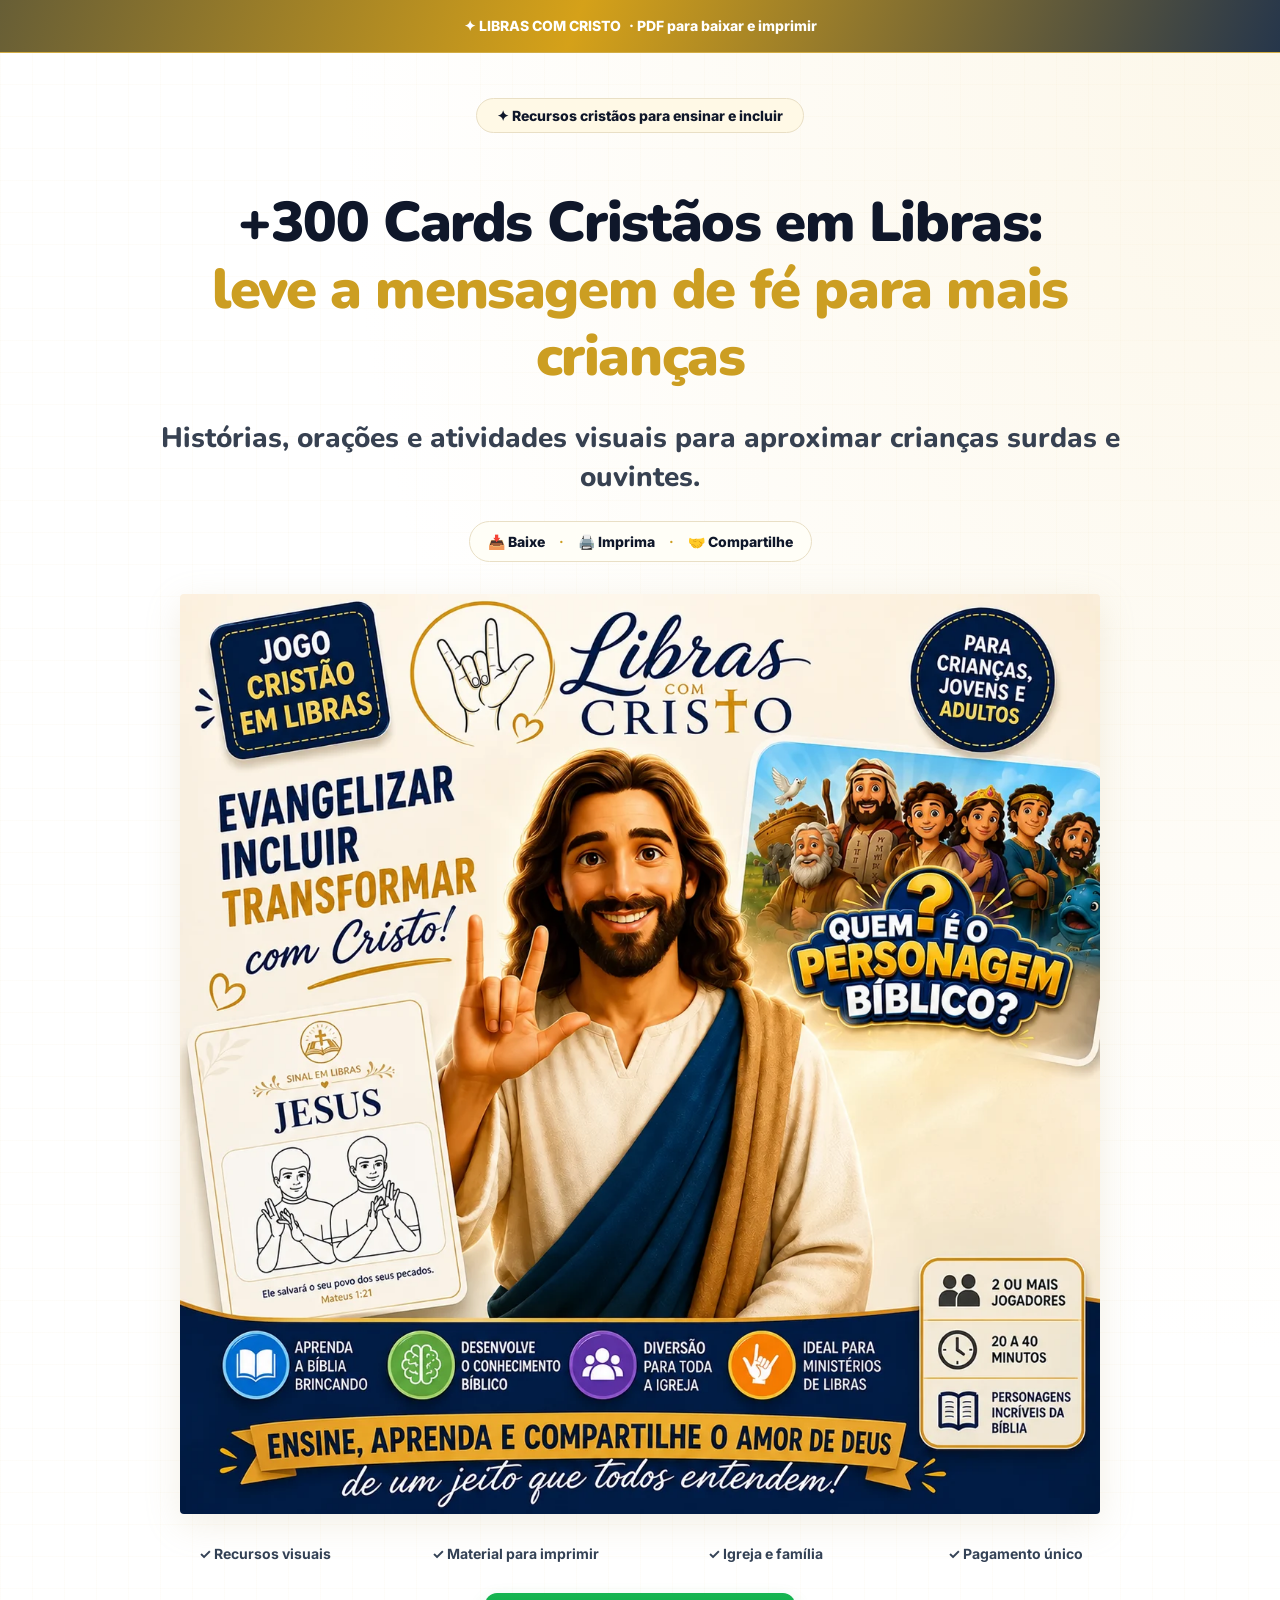
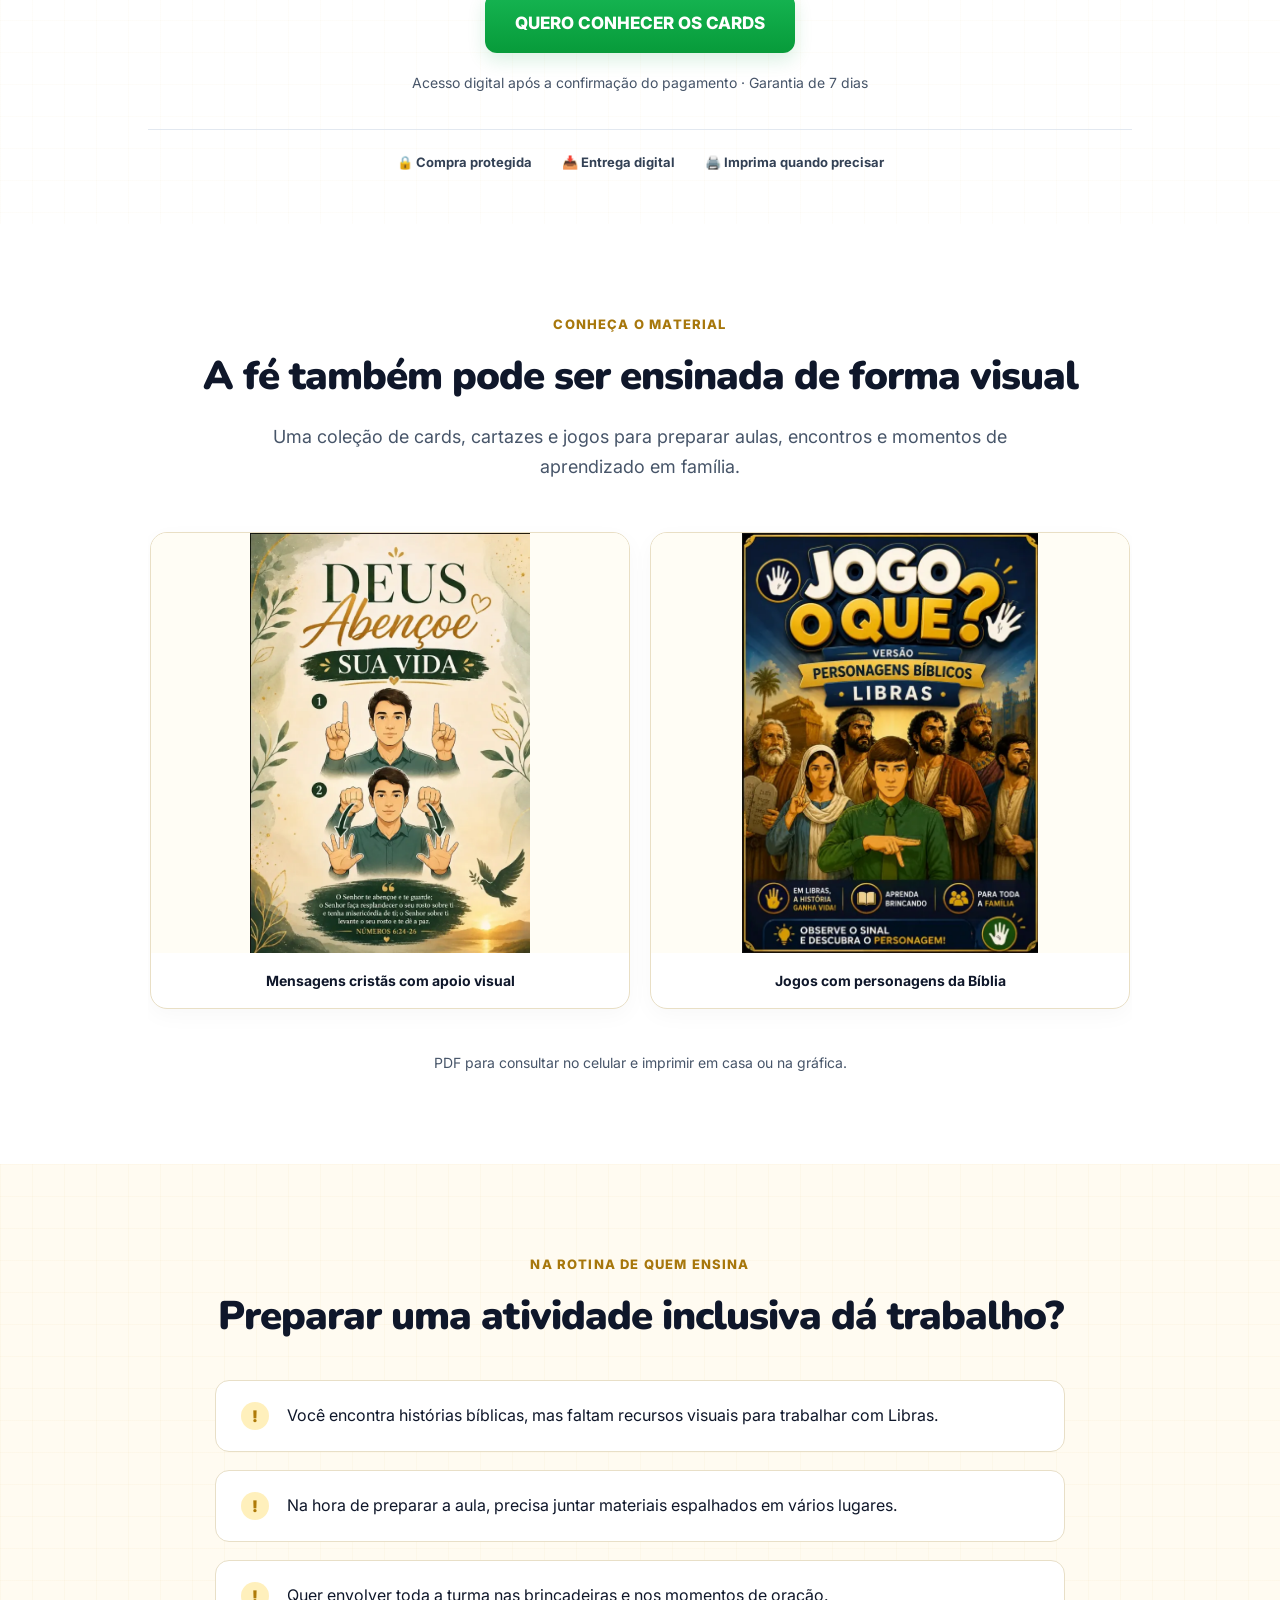
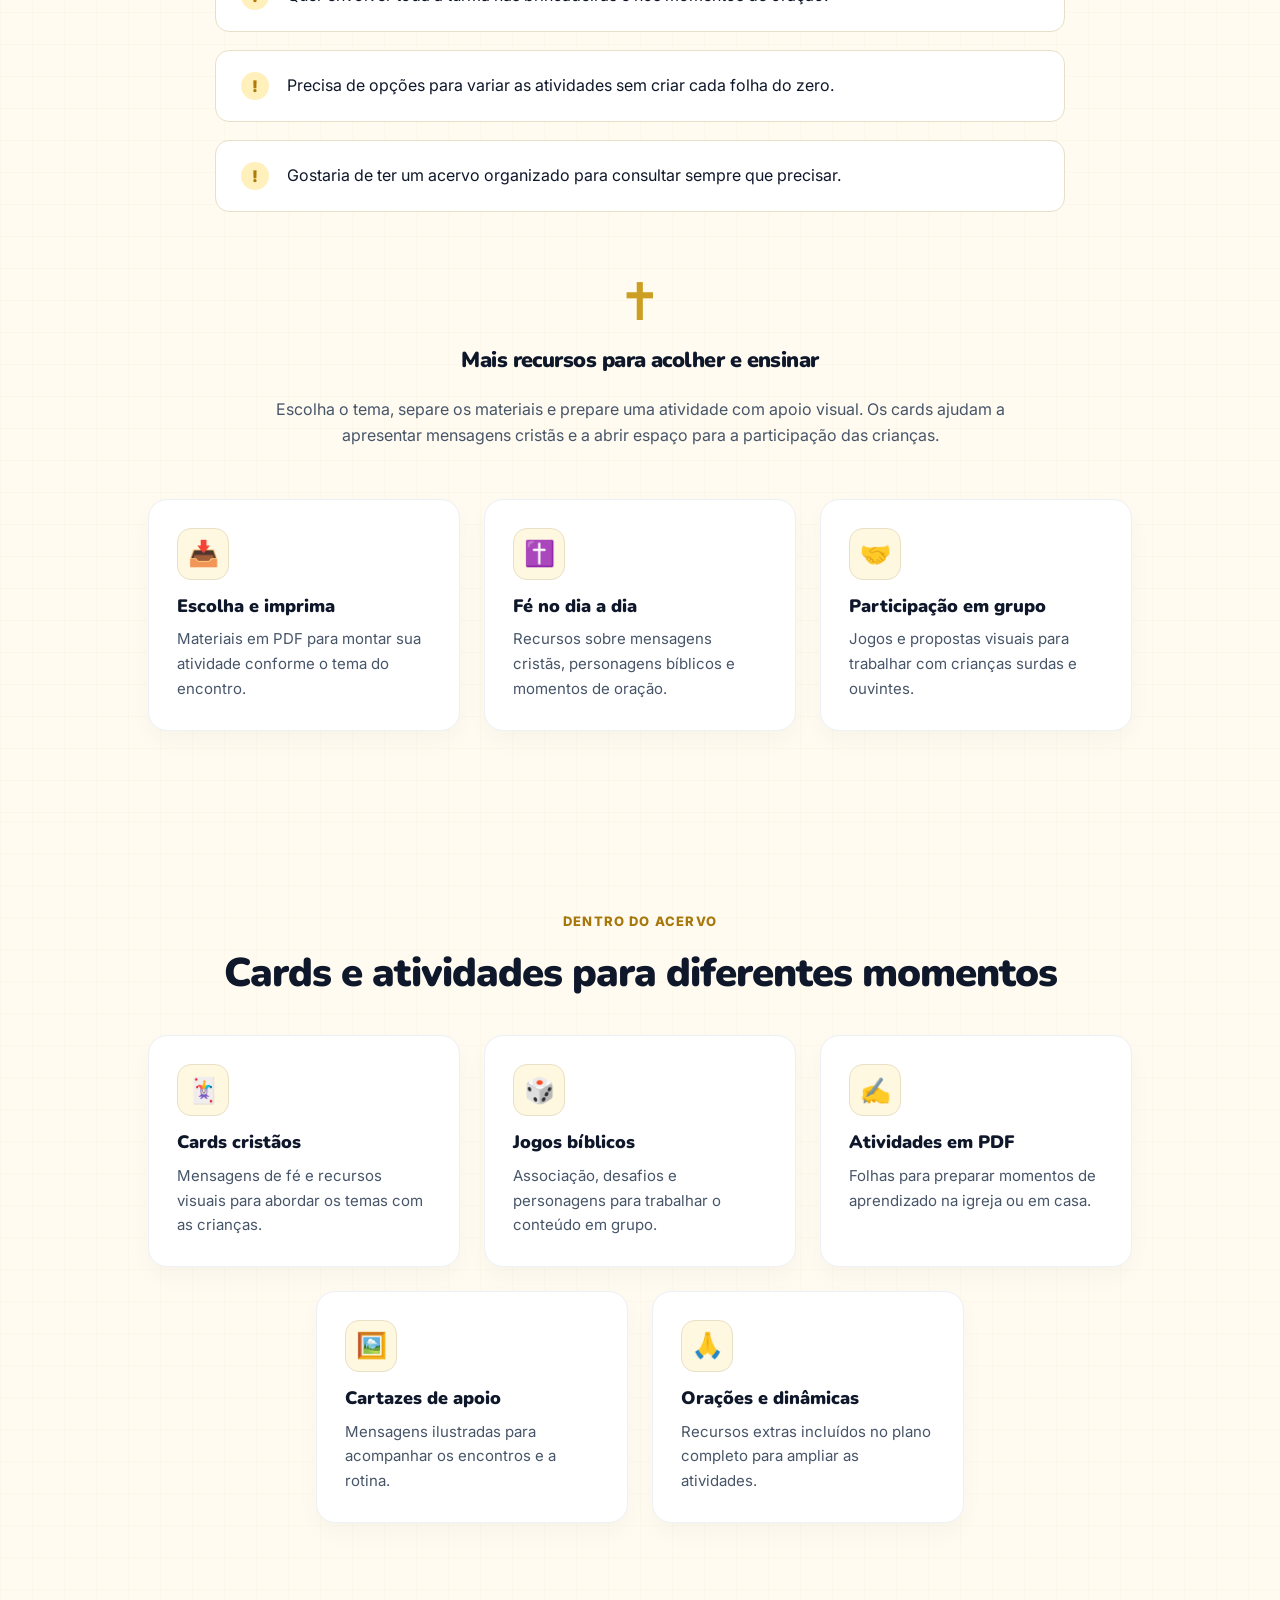
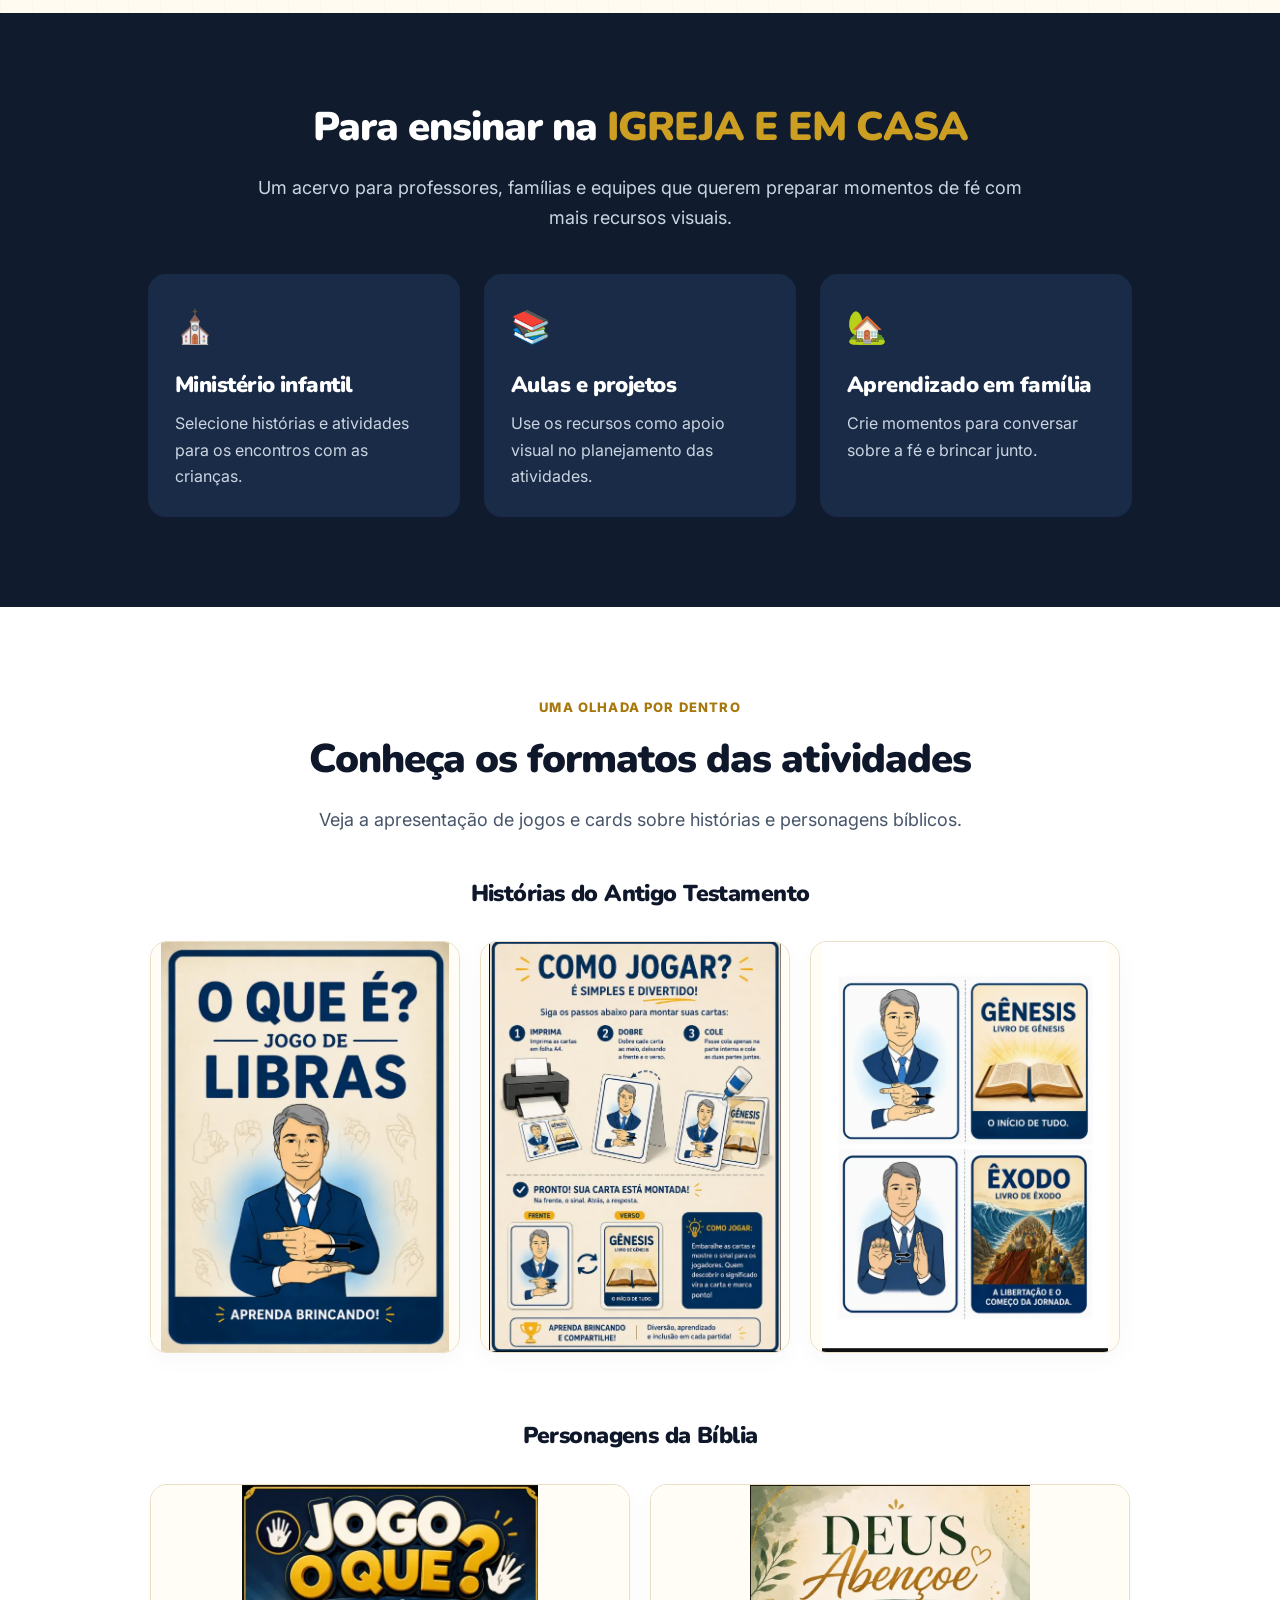
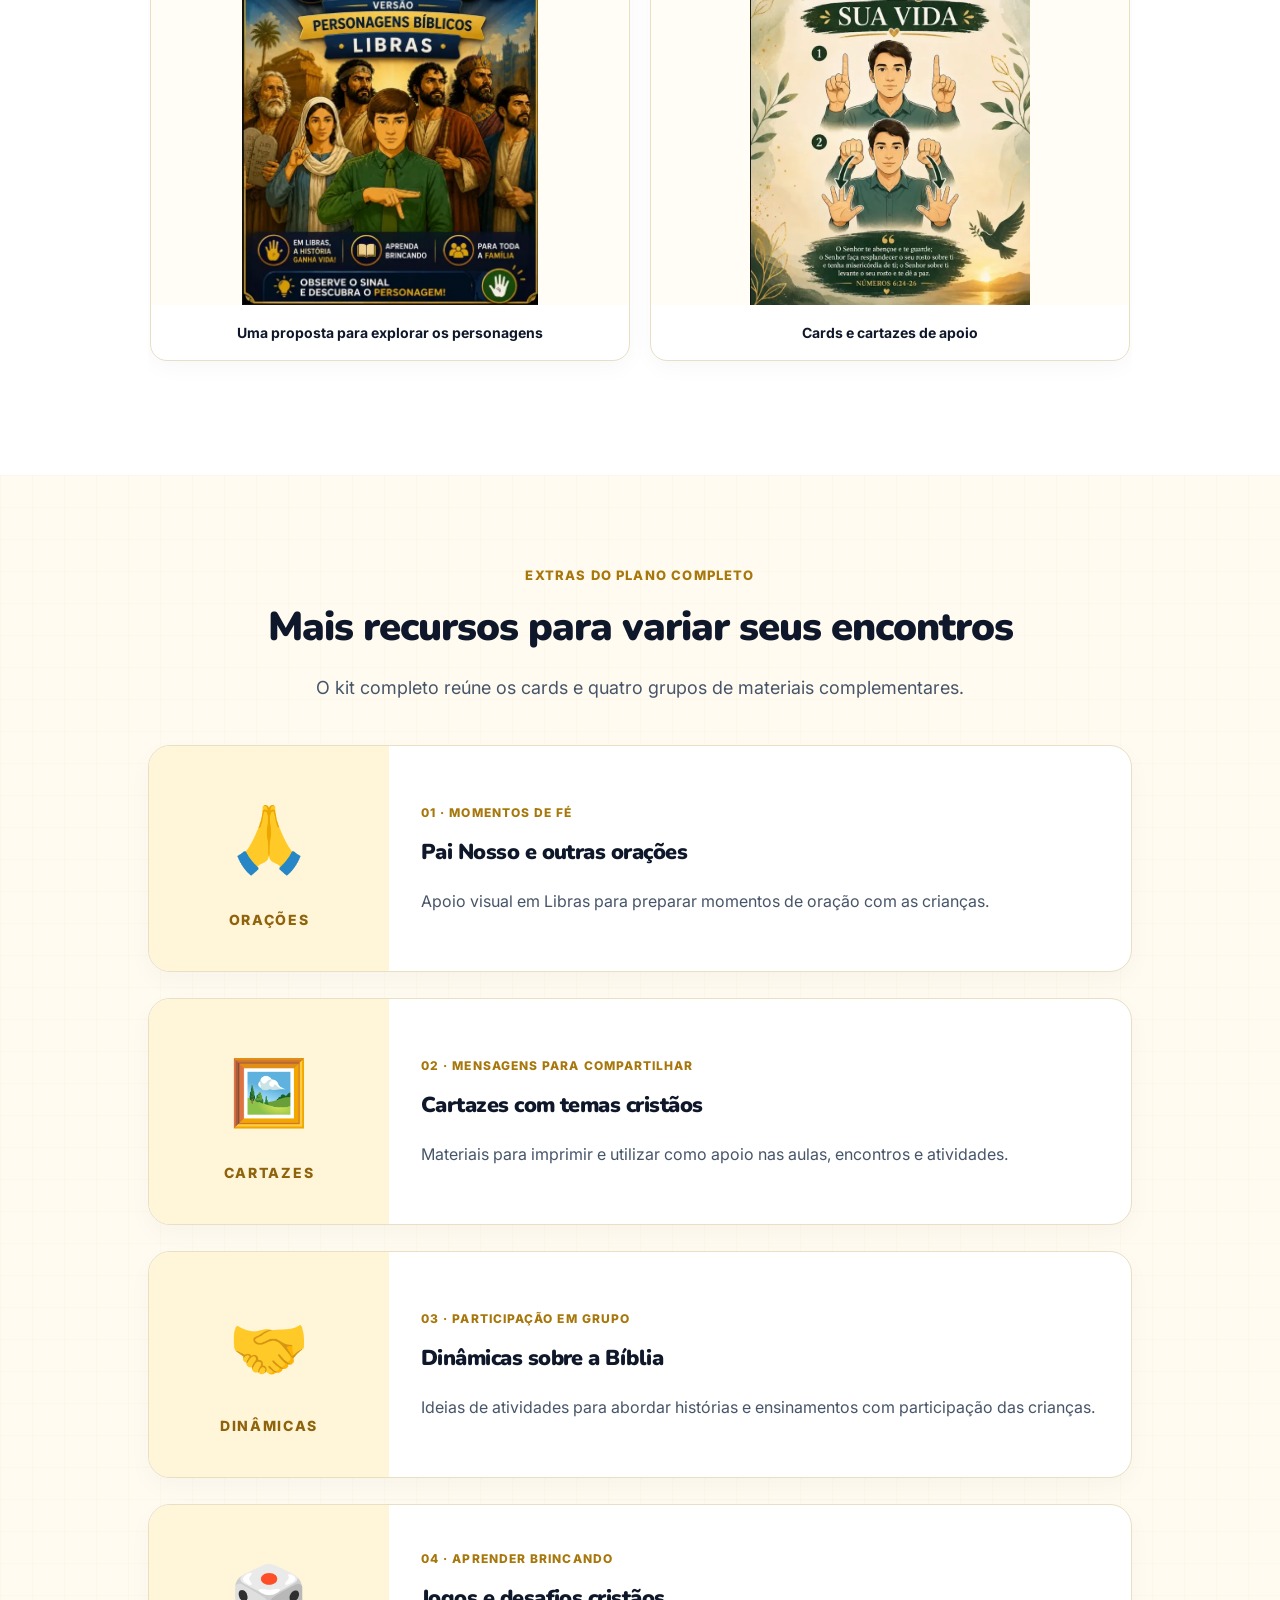
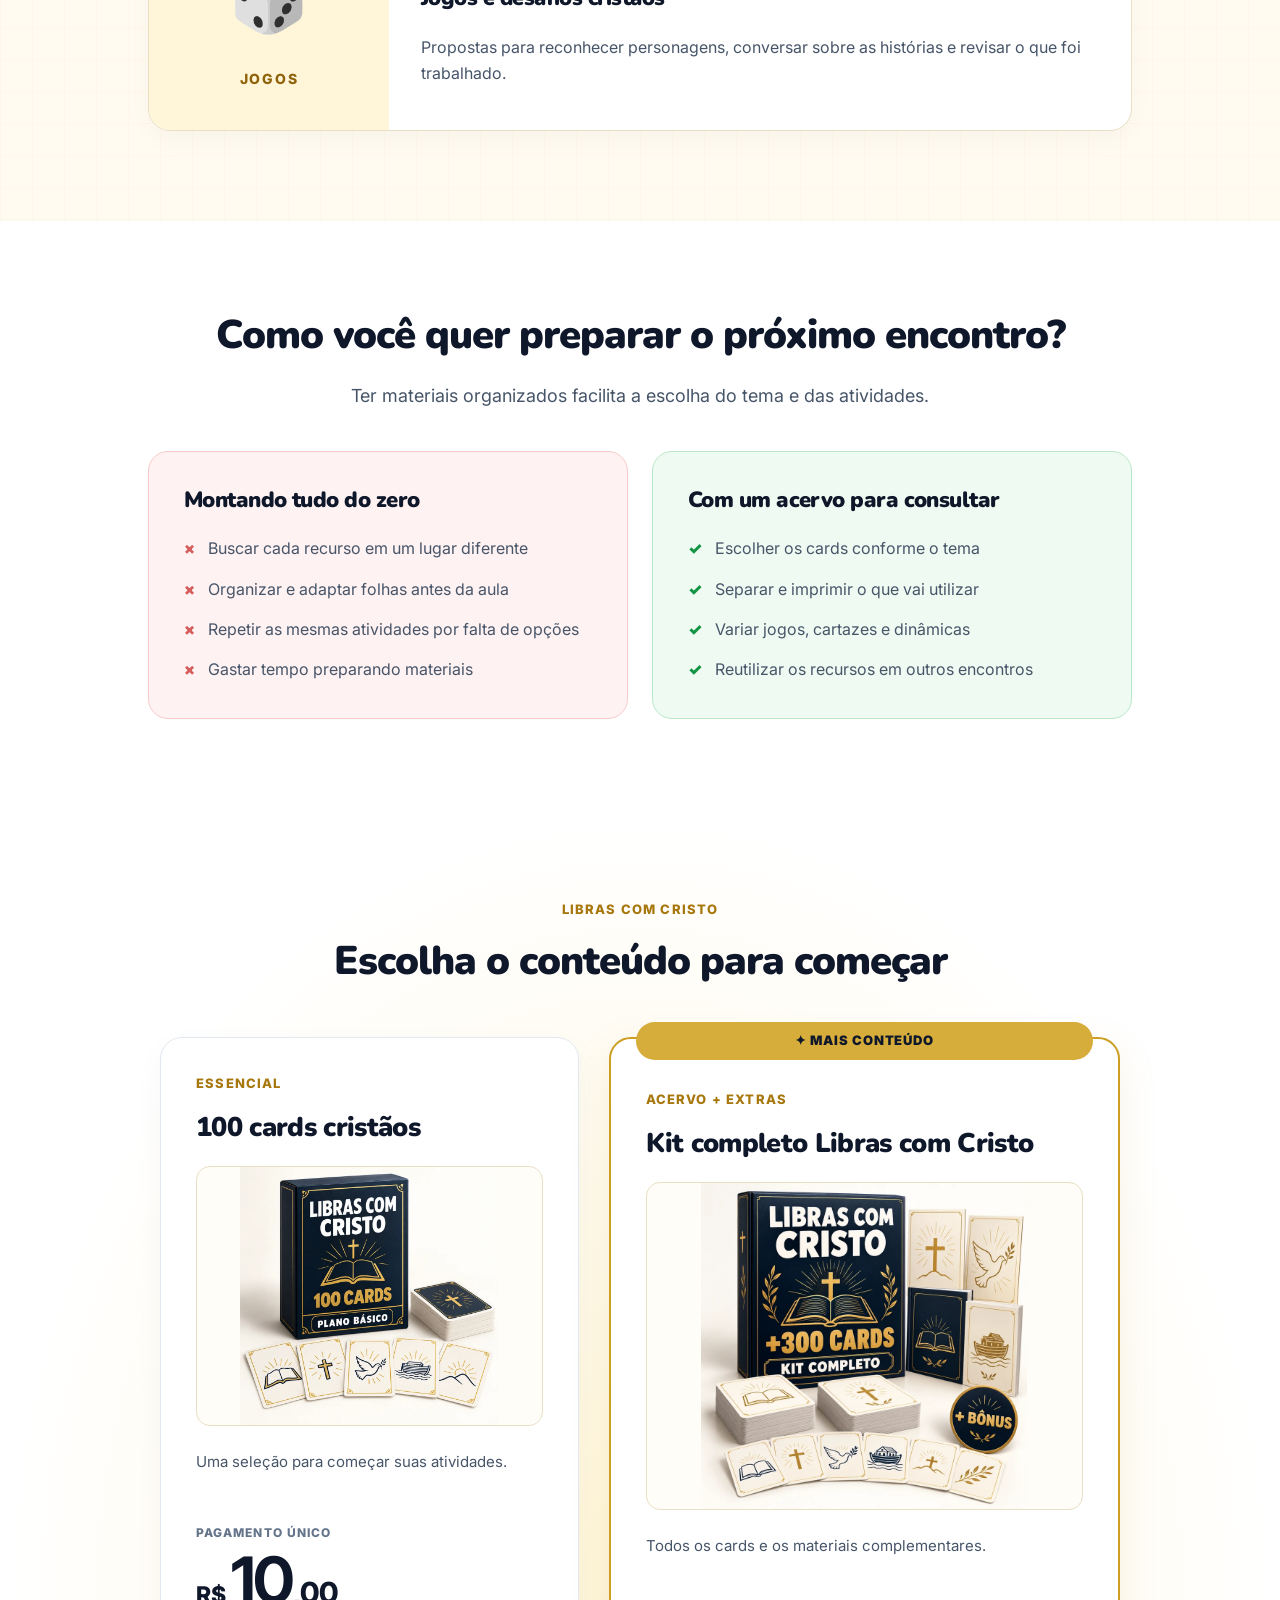
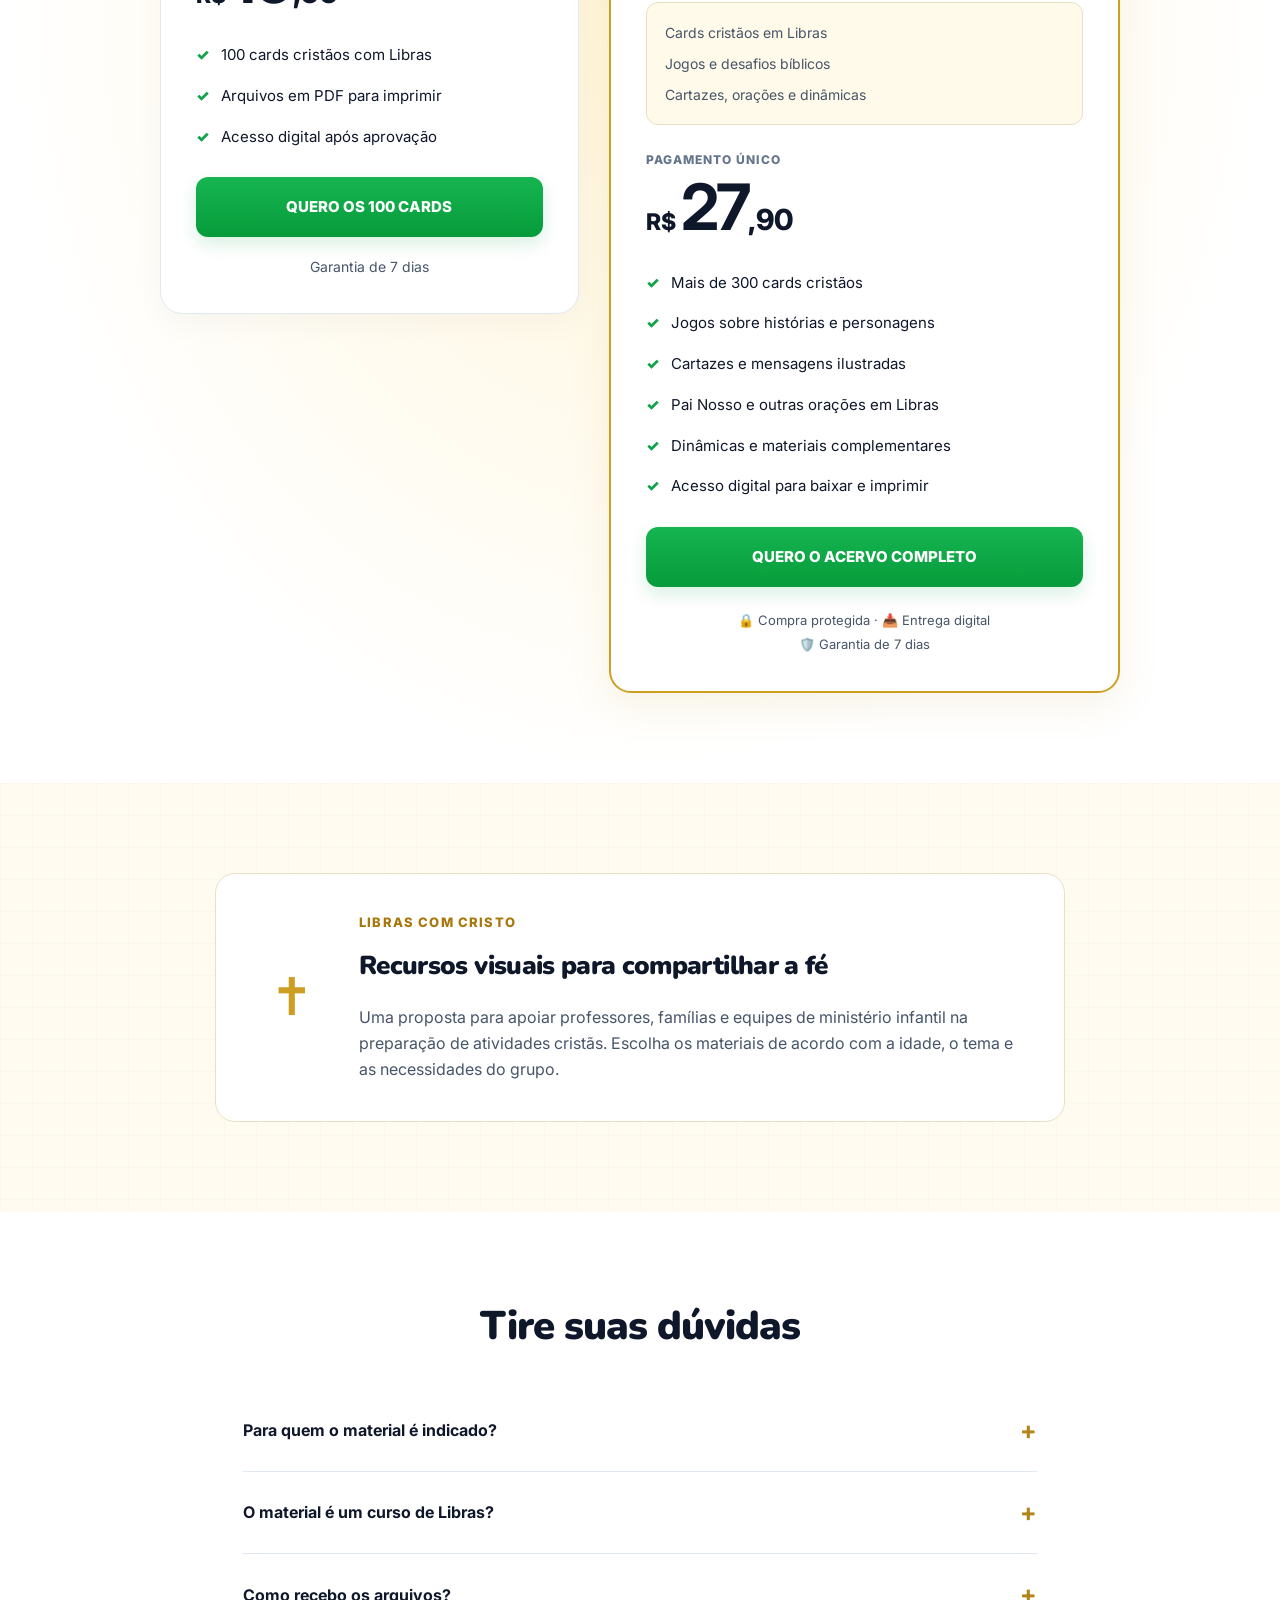
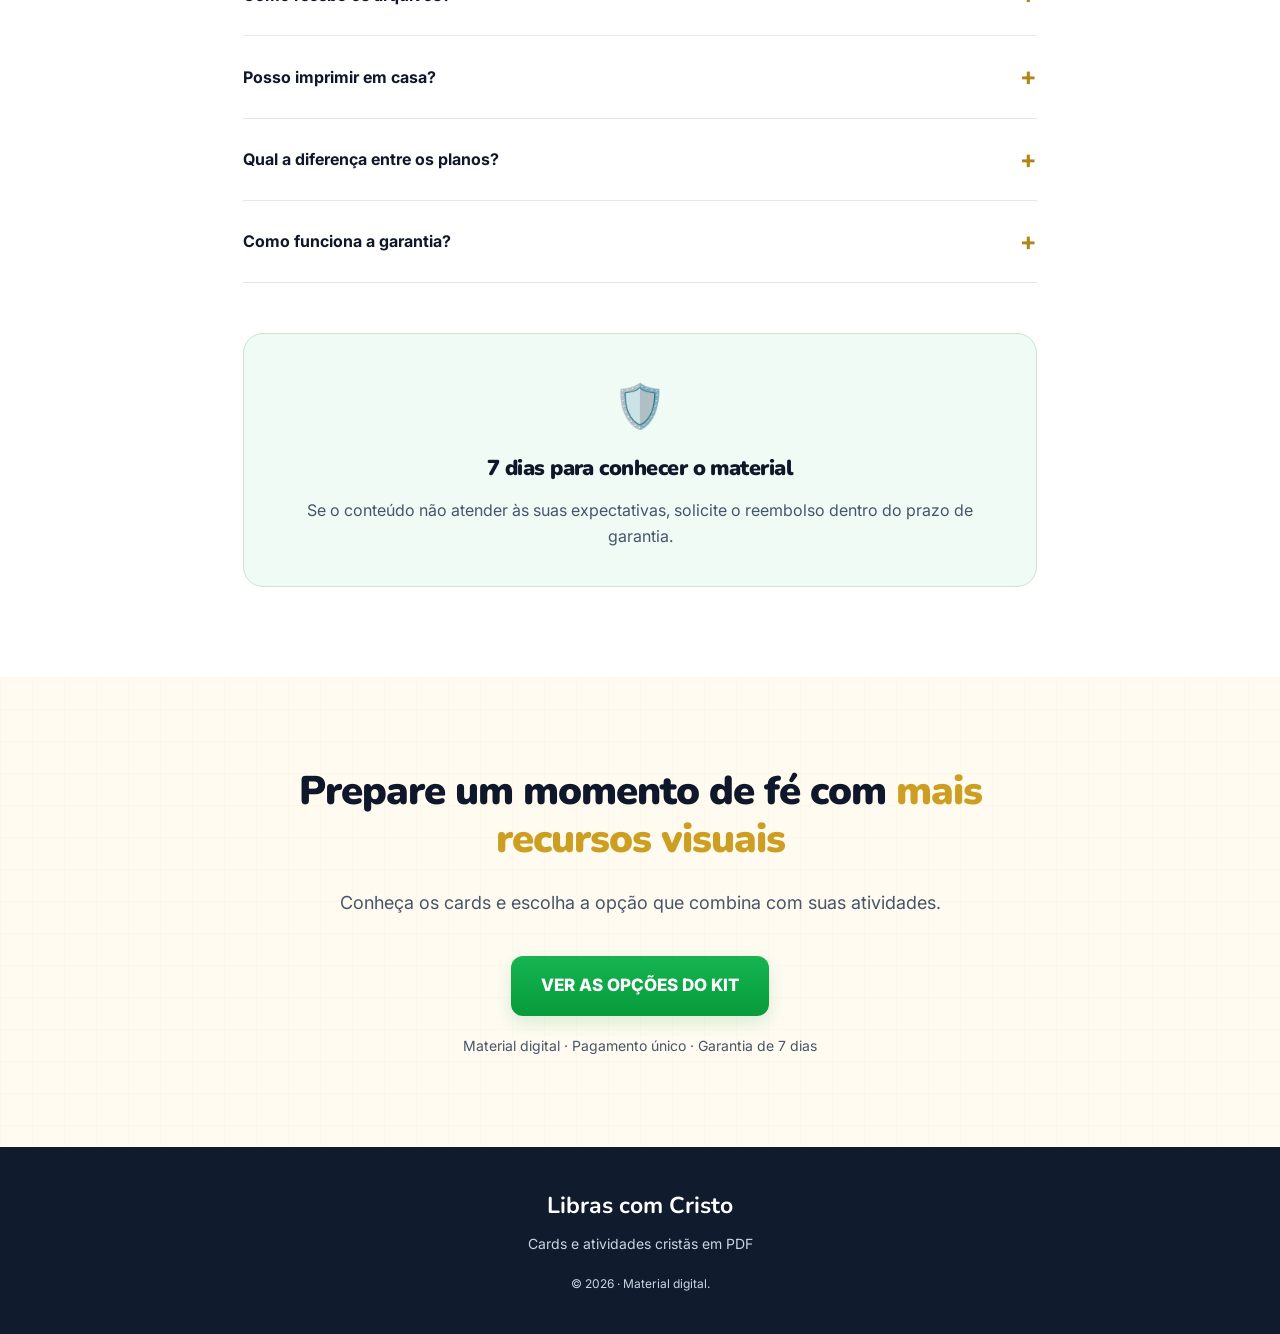
==== index.html @ 6fe3eadb "Add files via upload" ====
<!doctype html>
<html lang="pt-BR">
<head>
  <meta charset="utf-8"><meta name="viewport" content="width=device-width,initial-scale=1">
  <title>Libras com Cristo — Cards e atividades cristãs</title>
  <meta name="description" content="Cards, jogos e atividades cristãs em Libras para imprimir e usar em casa, na igreja e no ministério infantil.">
  <meta name="theme-color" content="#cf9e22">
  <link rel="icon" type="image/svg+xml" href="data:image/svg+xml,%3Csvg xmlns='http://www.w3.org/2000/svg' viewBox='0 0 32 32'%3E%3Crect width='32' height='32' rx='8' fill='%230f1b2d'/%3E%3Cpath d='M16 6v20M9 12h14' stroke='%23d3a529' stroke-width='4'/%3E%3C/svg%3E">
  <link rel="preload" as="image" href="assets/hero.webp">
  <link rel="stylesheet" href="styles.css">
  <script src="config.js" defer></script><script src="app.js" defer></script>
</head>
<body>
  <noscript><img height="1" width="1" style="display:none" alt="" src="https://www.facebook.com/tr?id=1959553121381250&amp;ev=PageView&amp;noscript=1"></noscript>
  <div class="topbar">✦ LIBRAS COM CRISTO <span>· PDF para baixar e imprimir</span></div>
  <main>
    <section class="hero">
      <div class="container">
        <div class="eyebrow pill">✦ Recursos cristãos para ensinar e incluir</div>
        <h1>+300 Cards Cristãos em Libras:<br><span>leve a mensagem de fé para mais crianças</span></h1>
        <p class="hero-sub">Histórias, orações e atividades visuais para aproximar crianças surdas e ouvintes.</p>
        <div class="steps pill">📥 Baixe <b>·</b> 🖨️ Imprima <b>·</b> 🤝 Compartilhe</div>
        <img class="hero-image" src="assets/hero.webp" alt="Apresentação visual do kit Libras com Cristo" width="1254" height="1254" fetchpriority="high">
        <div class="hero-points"><span>✓ Recursos visuais</span><span>✓ Material para imprimir</span><span>✓ Igreja e família</span><span>✓ Pagamento único</span></div>
        <a class="cta" href="#planos">QUERO CONHECER OS CARDS</a>
        <p class="micro">Acesso digital após a confirmação do pagamento · Garantia de 7 dias</p>
        <div class="trust"><span>🔒 Compra protegida</span><span>📥 Entrega digital</span><span>🖨️ Imprima quando precisar</span></div>
      </div>
    </section>

    <section class="section white" id="materiais">
      <div class="container center"><p class="eyebrow">CONHEÇA O MATERIAL</p><h2>A fé também pode ser ensinada de forma visual</h2><p class="intro">Uma coleção de cards, cartazes e jogos para preparar aulas, encontros e momentos de aprendizado em família.</p>
        <div class="showcase gallery"><figure><img src="assets/cartaz.webp" alt="Exemplo de cartaz cristão em Libras" width="800" height="1000" loading="lazy"><figcaption>Mensagens cristãs com apoio visual</figcaption></figure><figure><img src="assets/personagens.webp" alt="Exemplo de jogo sobre personagens bíblicos" width="800" height="1000" loading="lazy"><figcaption>Jogos com personagens da Bíblia</figcaption></figure></div>
        <p class="micro">PDF para consultar no celular e imprimir em casa ou na gráfica.</p>
      </div>
    </section>

    <section class="section cream"><div class="container"><div class="center"><p class="eyebrow">NA ROTINA DE QUEM ENSINA</p><h2>Preparar uma atividade inclusiva dá trabalho?</h2></div>
      <ul class="pain-list"><li>Você encontra histórias bíblicas, mas faltam recursos visuais para trabalhar com Libras.</li><li>Na hora de preparar a aula, precisa juntar materiais espalhados em vários lugares.</li><li>Quer envolver toda a turma nas brincadeiras e nos momentos de oração.</li><li>Precisa de opções para variar as atividades sem criar cada folha do zero.</li><li>Gostaria de ter um acervo organizado para consultar sempre que precisar.</li></ul>
      <div class="solution center"><div class="symbol">✝</div><h3>Mais recursos para acolher e ensinar</h3><p>Escolha o tema, separe os materiais e prepare uma atividade com apoio visual. Os cards ajudam a apresentar mensagens cristãs e a abrir espaço para a participação das crianças.</p></div>
      <div class="grid three"><article class="feature"><span class="icon">📥</span><h3>Escolha e imprima</h3><p>Materiais em PDF para montar sua atividade conforme o tema do encontro.</p></article><article class="feature"><span class="icon">✝️</span><h3>Fé no dia a dia</h3><p>Recursos sobre mensagens cristãs, personagens bíblicos e momentos de oração.</p></article><article class="feature"><span class="icon">🤝</span><h3>Participação em grupo</h3><p>Jogos e propostas visuais para trabalhar com crianças surdas e ouvintes.</p></article></div>
    </div></section>

    <section class="section cream"><div class="container center"><p class="eyebrow">DENTRO DO ACERVO</p><h2>Cards e atividades para diferentes momentos</h2><div class="grid content-grid">
      <article class="feature"><span class="icon">🃏</span><h3>Cards cristãos</h3><p>Mensagens de fé e recursos visuais para abordar os temas com as crianças.</p></article><article class="feature"><span class="icon">🎲</span><h3>Jogos bíblicos</h3><p>Associação, desafios e personagens para trabalhar o conteúdo em grupo.</p></article><article class="feature"><span class="icon">✍️</span><h3>Atividades em PDF</h3><p>Folhas para preparar momentos de aprendizado na igreja ou em casa.</p></article><article class="feature"><span class="icon">🖼️</span><h3>Cartazes de apoio</h3><p>Mensagens ilustradas para acompanhar os encontros e a rotina.</p></article><article class="feature"><span class="icon">🙏</span><h3>Orações e dinâmicas</h3><p>Recursos extras incluídos no plano completo para ampliar as atividades.</p></article>
    </div></div></section>

    <section class="section navy"><div class="container center"><h2>Para ensinar na <span>IGREJA E EM CASA</span></h2><p class="intro">Um acervo para professores, famílias e equipes que querem preparar momentos de fé com mais recursos visuais.</p><div class="grid three audience"><article><span>⛪</span><h3>Ministério infantil</h3><p>Selecione histórias e atividades para os encontros com as crianças.</p></article><article><span>📚</span><h3>Aulas e projetos</h3><p>Use os recursos como apoio visual no planejamento das atividades.</p></article><article><span>🏡</span><h3>Aprendizado em família</h3><p>Crie momentos para conversar sobre a fé e brincar junto.</p></article></div></div></section>

    <section class="section white"><div class="container center"><p class="eyebrow">UMA OLHADA POR DENTRO</p><h2>Conheça os formatos das atividades</h2><p class="intro">Veja a apresentação de jogos e cards sobre histórias e personagens bíblicos.</p><h3 class="gallery-title">Histórias do Antigo Testamento</h3><div class="gallery samples" id="sample-gallery"></div><h3 class="gallery-title">Personagens da Bíblia</h3><div class="gallery showcase"><figure><img src="assets/personagens.webp" alt="Jogo com personagens bíblicos" loading="lazy" width="800" height="1000"><figcaption>Uma proposta para explorar os personagens</figcaption></figure><figure><img src="assets/cartaz.webp" alt="Mensagem cristã ilustrada em Libras" loading="lazy" width="800" height="1000"><figcaption>Cards e cartazes de apoio</figcaption></figure></div></div></section>

    <section class="section cream"><div class="container center"><p class="eyebrow">EXTRAS DO PLANO COMPLETO</p><h2>Mais recursos para variar seus encontros</h2><p class="intro">O kit completo reúne os cards e quatro grupos de materiais complementares.</p><div class="bonuses">
      <article class="bonus"><div class="bonus-art">🙏<span>ORAÇÕES</span></div><div><p class="eyebrow">01 · MOMENTOS DE FÉ</p><h3>Pai Nosso e outras orações</h3><p>Apoio visual em Libras para preparar momentos de oração com as crianças.</p></div></article>
      <article class="bonus"><div class="bonus-art">🖼️<span>CARTAZES</span></div><div><p class="eyebrow">02 · MENSAGENS PARA COMPARTILHAR</p><h3>Cartazes com temas cristãos</h3><p>Materiais para imprimir e utilizar como apoio nas aulas, encontros e atividades.</p></div></article>
      <article class="bonus"><div class="bonus-art">🤝<span>DINÂMICAS</span></div><div><p class="eyebrow">03 · PARTICIPAÇÃO EM GRUPO</p><h3>Dinâmicas sobre a Bíblia</h3><p>Ideias de atividades para abordar histórias e ensinamentos com participação das crianças.</p></div></article>
      <article class="bonus"><div class="bonus-art">🎲<span>JOGOS</span></div><div><p class="eyebrow">04 · APRENDER BRINCANDO</p><h3>Jogos e desafios cristãos</h3><p>Propostas para reconhecer personagens, conversar sobre as histórias e revisar o que foi trabalhado.</p></div></article>
    </div></div></section>

    <section class="section white"><div class="container center"><h2>Como você quer preparar o próximo encontro?</h2><p class="intro">Ter materiais organizados facilita a escolha do tema e das atividades.</p><div class="grid comparison"><article class="compare before"><h3>Montando tudo do zero</h3><ul><li>Buscar cada recurso em um lugar diferente</li><li>Organizar e adaptar folhas antes da aula</li><li>Repetir as mesmas atividades por falta de opções</li><li>Gastar tempo preparando materiais</li></ul></article><article class="compare after"><h3>Com um acervo para consultar</h3><ul><li>Escolher os cards conforme o tema</li><li>Separar e imprimir o que vai utilizar</li><li>Variar jogos, cartazes e dinâmicas</li><li>Reutilizar os recursos em outros encontros</li></ul></article></div></div></section>

    <section class="section plans-section" id="planos"><div class="container center"><p class="eyebrow">LIBRAS COM CRISTO</p><h2>Escolha o conteúdo para começar</h2><div class="grid plans">
      <article class="plan basic"><p class="eyebrow">ESSENCIAL</p><h3>100 cards cristãos</h3><img class="plan-thumbnail" src="assets/plano-basico.webp" alt="Mockup ilustrativo do plano básico Libras com Cristo: 100 cards" width="900" height="900" loading="lazy"><p class="plan-desc">Uma seleção para começar suas atividades.</p><p class="payment">PAGAMENTO ÚNICO</p><p class="price">R$ <strong>10</strong><span>,00</span></p><ul class="check-list"><li>100 cards cristãos com Libras</li><li>Arquivos em PDF para imprimir</li><li>Acesso digital após aprovação</li></ul><button class="cta checkout" data-plan="basic">QUERO OS 100 CARDS</button><p class="micro">Garantia de 7 dias</p></article>
      <article class="plan complete"><div class="recommended">✦ MAIS CONTEÚDO</div><p class="eyebrow">ACERVO + EXTRAS</p><h3>Kit completo Libras com Cristo</h3><img class="plan-thumbnail" src="assets/plano-completo.webp" alt="Mockup ilustrativo do kit completo Libras com Cristo: mais de 300 cards e bônus" width="900" height="900" loading="lazy"><p class="plan-desc">Todos os cards e os materiais complementares.</p><div class="includes-summary"><span>Cards cristãos em Libras</span><span>Jogos e desafios bíblicos</span><span>Cartazes, orações e dinâmicas</span></div><p class="payment">PAGAMENTO ÚNICO</p><p class="price">R$ <strong>27</strong><span>,90</span></p><ul class="check-list"><li>Mais de 300 cards cristãos</li><li>Jogos sobre histórias e personagens</li><li>Cartazes e mensagens ilustradas</li><li>Pai Nosso e outras orações em Libras</li><li>Dinâmicas e materiais complementares</li><li>Acesso digital para baixar e imprimir</li></ul><button class="cta checkout" data-plan="complete">QUERO O ACERVO COMPLETO</button><div class="plan-trust">🔒 Compra protegida · 📥 Entrega digital<br>🛡️ Garantia de 7 dias</div></article>
    </div></div></section>

    <section class="section cream"><div class="container"><div class="team-panel"><div class="symbol">✝</div><div><p class="eyebrow">LIBRAS COM CRISTO</p><h3>Recursos visuais para compartilhar a fé</h3><p>Uma proposta para apoiar professores, famílias e equipes de ministério infantil na preparação de atividades cristãs. Escolha os materiais de acordo com a idade, o tema e as necessidades do grupo.</p></div></div></div></section>

    <section class="section white"><div class="container faq"><h2 class="center">Tire suas dúvidas</h2><details><summary>Para quem o material é indicado?</summary><p>Para professores, famílias e equipes que utilizam atividades cristãs com crianças. Selecione os recursos conforme o tema, a idade e as necessidades do grupo.</p></details><details><summary>O material é um curso de Libras?</summary><p>Não. São recursos visuais de apoio para atividades cristãs. Eles complementam o ensino e a comunicação, sem substituir a formação em Libras ou a mediação de um profissional.</p></details><details><summary>Como recebo os arquivos?</summary><p>Após a confirmação do pagamento, as informações de acesso são enviadas para o e-mail informado na compra. O material é digital; nenhum produto físico será enviado.</p></details><details><summary>Posso imprimir em casa?</summary><p>Sim. Você pode baixar os PDFs e imprimir os materiais que pretende utilizar em casa ou em uma gráfica.</p></details><details><summary>Qual a diferença entre os planos?</summary><p>O essencial reúne 100 cards. O completo inclui mais de 300 cards e os recursos adicionais de jogos, cartazes, orações e dinâmicas.</p></details><details><summary>Como funciona a garantia?</summary><p>Você tem 7 dias a partir da compra para solicitar o reembolso, conforme as instruções da plataforma de pagamento.</p></details>
      <div class="guarantee center"><span>🛡️</span><h3>7 dias para conhecer o material</h3><p>Se o conteúdo não atender às suas expectativas, solicite o reembolso dentro do prazo de garantia.</p></div>
    </div></section>
    <section class="section final cream"><div class="container center"><h2>Prepare um momento de fé com <span>mais recursos visuais</span></h2><p class="intro">Conheça os cards e escolha a opção que combina com suas atividades.</p><a class="cta" href="#planos">VER AS OPÇÕES DO KIT</a><p class="micro">Material digital · Pagamento único · Garantia de 7 dias</p></div></section>
  </main>
  <footer><strong>Libras com Cristo</strong><p>Cards e atividades cristãs em PDF</p><small>© <span id="year">2026</span> · Material digital.</small></footer>
  <dialog id="checkout-pending"><button class="close-dialog" aria-label="Fechar mensagem">×</button><h2>Checkout em configuração</h2><p>Esta é a prévia da página. O link de pagamento será conectado em breve.</p><button class="cta close-dialog">VOLTAR À PÁGINA</button></dialog>
</body></html>
---- styles.css ----
@import url('https://fonts.googleapis.com/css2?family=Inter:wght@400;500;600;700;800&family=Nunito:wght@600;700;800;900&display=swap');
:root{--ink:#0f172a;--navy:#101c2e;--gold:#cc9e22;--cream:#fffbf1;--muted:#475569;--line:#e9dfc5;--green:#10a04a;--top:52px;scroll-behavior:smooth;scroll-padding-top:72px}
*{box-sizing:border-box}body{margin:0;padding-top:var(--top);color:var(--ink);background:white;font-family:Inter,Arial,sans-serif;font-size:16px;line-height:1.65}h1,h2,h3{font-family:Nunito,Inter,Arial,sans-serif;line-height:1.2;letter-spacing:-.025em;margin:0 0 22px;font-weight:900}h1{font-size:clamp(2rem,4.5vw,3.5rem)}h2{font-size:clamp(1.75rem,3.5vw,2.5rem)}h3{font-size:1.35rem}p{margin:0 0 20px}img{display:block;max-width:100%;height:auto}a,button,summary{-webkit-tap-highlight-color:transparent}button{font:inherit;cursor:pointer}a:focus-visible,button:focus-visible,summary:focus-visible{outline:3px solid #2563eb;outline-offset:5px}h1 span,h2 span{color:var(--gold)}.topbar{height:var(--top);position:fixed;inset:0 0 auto;z-index:50;display:flex;align-items:center;justify-content:center;gap:8px;text-align:center;padding:8px 14px;background:linear-gradient(110deg,#675e36,#d5a119 45%,#26364b);color:#fff;font-size:14px;font-weight:800;box-shadow:0 1px 0 #d3ad45}.container{max-width:1040px;margin:auto;padding:0 28px}.center{text-align:center}.section{padding:90px 0}.white{background:#fff}.cream{background-color:var(--cream);background-image:linear-gradient(#cf9e2209 1px,transparent 1px),linear-gradient(90deg,#cf9e2209 1px,transparent 1px);background-size:32px 32px}.hero{padding:46px 0 50px;text-align:center;background:radial-gradient(ellipse at top right,#f7e7bd55,transparent 52%),linear-gradient(#cf9e2206 1px,transparent 1px),linear-gradient(90deg,#cf9e2206 1px,transparent 1px);background-size:auto,32px 32px,32px 32px}.eyebrow{color:#a7770c;letter-spacing:.09em;font-size:13px;font-weight:800;margin-bottom:17px}.pill{display:inline-flex;align-items:center;justify-content:center;gap:14px;padding:8px 18px;border:1px solid var(--line);border-radius:50px;background:#fff9e6;font-weight:800}.hero .eyebrow{margin-bottom:56px;letter-spacing:0;color:var(--ink);font-size:14px;padding:5px 20px}.hero-sub{font-family:Nunito,Arial,sans-serif;font-size:clamp(1.15rem,2.4vw,1.75rem);font-weight:800;line-height:1.4;color:#374151;margin:28px auto 24px}.steps{background:#fffef7;font-size:14px;margin-bottom:32px}.steps b{color:var(--gold)}.hero-image{width:920px;margin:0 auto 28px;border-radius:4px;box-shadow:0 10px 36px #c0aa7330}.hero-points{display:grid;grid-template-columns:repeat(4,1fr);gap:16px;margin:28px 0;color:#334155;font-size:14px;font-weight:700}.cta{display:inline-flex;align-items:center;justify-content:center;min-height:60px;padding:17px 30px;background:linear-gradient(#16b552,#079b3a);color:#fff;border:0;border-radius:12px;text-decoration:none;font-weight:800;font-size:17px;line-height:1.35;box-shadow:0 7px 18px #10a04a29;transition:transform .15s,filter .15s}.cta:hover{filter:brightness(1.06);transform:translateY(-2px)}.micro{font-size:14px;color:var(--muted);margin:18px 0 0}.trust{display:flex;justify-content:center;gap:30px;flex-wrap:wrap;border-top:1px solid #e2e8f0;margin:35px auto 0;padding-top:22px;font-size:13px;font-weight:700;color:#334155}.intro{max-width:780px;margin:0 auto 38px;color:var(--muted);font-size:18px}.grid{display:grid;gap:24px}.three{grid-template-columns:repeat(3,1fr)}.feature{background:#fff;padding:28px;border:1px solid #edf0f4;border-radius:19px;box-shadow:0 10px 24px #0f172a08;text-align:left}.feature h3{font-size:18px;margin:16px 0 10px;letter-spacing:0}.feature p{color:var(--muted);font-size:15px;margin:0}.icon{font-size:25px;border-radius:14px;border:1px solid var(--line);background:#fff8e1;display:inline-flex;align-items:center;justify-content:center;width:52px;height:52px}.pain-list{list-style:none;padding:0;margin:40px auto;max-width:850px;display:grid;gap:18px}.pain-list li{display:flex;gap:18px;align-items:flex-start;background:#fff;padding:21px 25px;border-radius:14px;border:1px solid #e8dfc7}.pain-list li:before{content:'!';color:#af7b08;font-weight:900;display:grid;place-items:center;background:#fff0bc;border-radius:50%;width:28px;height:28px;flex-shrink:0}.solution{max-width:800px;margin:64px auto 50px}.solution p{color:var(--muted)}.symbol{font-size:52px;line-height:1;margin-bottom:20px;color:var(--gold)}.content-grid{grid-template-columns:repeat(6,1fr);margin-top:38px}.content-grid .feature{grid-column:span 2}.content-grid .feature:nth-child(4){grid-column:2/span 2}.navy{background:var(--navy);color:white}.navy .intro{color:#cbd5e1}.audience{margin-top:42px}.audience article{padding:27px;border-radius:18px;background:#192b47;text-align:left}.audience span{font-size:32px}.audience h3{font-size:22px;margin:18px 0 12px}.audience p{color:#cbd5e1;margin:0}.gallery{display:flex;gap:20px;overflow-x:auto;scroll-snap-type:x mandatory;padding:12px 2px 24px;scrollbar-color:#cf9e22 #f5f1e7;scrollbar-width:thin}.gallery figure{flex:0 0 auto;scroll-snap-align:center;margin:0;overflow:hidden;border-radius:17px;border:1px solid var(--line);background:#fff;box-shadow:0 7px 22px #0f172a08}.showcase figure{width:calc(50% - 10px)}.gallery img{width:100%;height:420px;object-fit:contain;background:#fffdf5}.gallery figcaption{padding:16px;font-size:14px;font-weight:700}.samples figure{width:310px}.samples img{height:410px}.gallery-title{margin-top:45px;font-size:23px}.bonuses{display:grid;gap:26px;margin-top:42px}.bonus{display:grid;grid-template-columns:240px 1fr;background:#fff;border-radius:22px;border:1px solid var(--line);box-shadow:0 9px 25px #0f172a08;overflow:hidden;text-align:left;align-items:center}.bonus-art{background:#fff5d9;font-size:64px;min-height:225px;display:flex;flex-direction:column;justify-content:center;align-items:center;gap:16px}.bonus-art span{font-size:14px;color:#8f630b;font-weight:800;letter-spacing:.12em}.bonus>div:nth-child(2){padding:32px}.bonus p:last-child{color:var(--muted);margin:0}.bonus .eyebrow{font-size:12px}.comparison{grid-template-columns:1fr 1fr;margin-top:40px;text-align:left}.compare{padding:35px;border-radius:20px}.before{background:#fff2f2;border:1px solid #f8caca}.after{background:#effbf2;border:1px solid #b9e7c8}.compare h3{font-size:22px}.compare ul{padding:0;margin:0;list-style:none;display:grid;gap:14px;color:#475569}.compare li{display:flex;gap:13px}.compare li:before{content:'×';color:#d65d5d;font-weight:900}.after li:before{content:'✓';color:#139444}.plans-section{background:radial-gradient(ellipse at center,#fff5d8,white 70%)}.plans{grid-template-columns:.9fr 1.1fr;align-items:start;max-width:960px;margin:52px auto 0;text-align:left;gap:30px}.plan{background:#fff;border:1px solid #e2e8f0;border-radius:22px;padding:35px;box-shadow:0 10px 30px #0f172a09}.plan h3{font-size:27px}.plan-desc{color:var(--muted);font-size:15px;min-height:48px}.payment{font-size:12px;letter-spacing:.09em;color:#64748b;font-weight:800;margin:25px 0 0}.price{color:var(--ink);font-size:23px;font-weight:800;margin:2px 0 22px;line-height:1.1}.price strong{font-size:64px;letter-spacing:-.04em}.price span{font-size:29px}.check-list{list-style:none;margin:28px 0;padding:0;display:grid;gap:16px;font-size:15px}.check-list li{display:flex;gap:12px}.check-list li:before{content:'✓';color:#12a34a;font-weight:900}.plan .cta{width:100%;font-size:15px}.plan .micro{text-align:center}.complete{border:2px solid var(--gold);position:relative;padding-top:50px;box-shadow:0 12px 38px #c0a33e20}.recommended{position:absolute;inset:-17px 25px auto;text-align:center;color:#0f172a;font-weight:900;font-size:13px;letter-spacing:.06em;background:#d6ac3a;border-radius:40px;padding:8px}.includes-summary{background:#fffae9;border:1px solid var(--line);border-radius:12px;padding:18px;display:grid;gap:8px;font-size:14px;color:#475569}.plan-trust{text-align:center;line-height:1.8;font-size:13px;color:var(--muted);margin-top:22px}.team-panel{max-width:850px;display:flex;gap:30px;align-items:center;margin:auto;background:#fff;border:1px solid var(--line);padding:38px;border-radius:20px}.team-panel .symbol{flex:0 0 75px;text-align:center;margin:0}.team-panel h3{font-size:26px}.team-panel p:last-child{color:var(--muted);margin:0}.faq{max-width:850px}.faq h2{margin-bottom:40px}.faq details{border-bottom:1px solid #e2e8f0;padding:20px 0}.faq summary{list-style:none;cursor:pointer;font-weight:700;display:flex;align-items:center;justify-content:space-between;gap:18px;min-height:32px}.faq summary:after{content:'+';font-size:25px;color:#b28518}.faq details[open] summary:after{content:'−'}.faq summary::-webkit-details-marker{display:none}.faq details p{margin:16px 0 4px;color:var(--muted)}.guarantee{margin-top:50px;background:#effbf4;border:1px solid #c4e7cf;padding:36px;border-radius:20px}.guarantee>span{font-size:43px}.guarantee h3{margin:15px 0}.guarantee p{color:var(--muted);margin:0}.final h2{max-width:800px;margin:0 auto 25px}footer{text-align:center;background:var(--navy);color:#cbd5e1;padding:40px 20px;font-size:14px}footer strong{color:white;font-family:Nunito,sans-serif;font-size:23px}footer p{margin:7px 0 16px}footer small{font-size:12px}dialog{border:0;border-radius:20px;padding:40px;max-width:470px;width:calc(100% - 36px);box-shadow:0 20px 80px #0004}dialog::backdrop{background:#0f172a9c}dialog h2{font-size:27px}dialog p{color:var(--muted)}dialog>.close-dialog:first-child{position:absolute;top:10px;right:14px;background:none;border:0;font-size:29px;min-width:40px;min-height:40px}
@media(max-width:700px){:root{--top:46px}.topbar{font-size:12px;gap:5px}.topbar span{font-size:11px}.container{padding:0 20px}.section{padding:58px 0}.hero{padding:30px 0 35px}.hero .eyebrow{font-size:12px;margin-bottom:30px;padding:6px 12px}.hero h1{font-size:32px;line-height:1.15}.hero-sub{font-size:20px;margin:22px auto}.steps{font-size:12px;gap:10px;margin-bottom:22px;padding:8px 12px}.hero-image{margin-bottom:22px}.hero-points{grid-template-columns:1fr 1fr;gap:12px;font-size:12px;margin:22px 0}.cta{width:100%;min-height:58px;padding:17px 20px;font-size:15px}.micro{font-size:12px}.trust{gap:12px 18px;font-size:11px;margin-top:27px}.intro{font-size:16px;line-height:1.65;margin-bottom:25px}.three,.comparison,.plans{grid-template-columns:1fr}.pain-list{gap:12px;margin-top:30px}.pain-list li{padding:18px;font-size:15px;gap:13px}.solution{margin:42px auto 30px}.feature{padding:23px}.content-grid{grid-template-columns:1fr;gap:15px}.content-grid .feature,.content-grid .feature:nth-child(4){grid-column:auto}.content-grid .feature{display:block}.audience{gap:15px}.showcase figure{width:84%}.gallery img{height:350px}.samples figure{width:82%}.samples img{height:360px}.bonus{grid-template-columns:1fr}.bonus-art{min-height:145px;font-size:45px;gap:9px}.bonus>div:nth-child(2){padding:26px}.compare{padding:28px}.plans{gap:42px;margin-top:36px}.plan{padding:28px}.complete{padding-top:43px}.team-panel{padding:27px;display:block;text-align:center}.team-panel .symbol{margin-bottom:23px}.team-panel h3{font-size:24px}.faq summary{font-size:15px}.faq details p{font-size:15px}.guarantee{padding:27px}.final h2{font-size:29px}.plan-desc{min-height:0}dialog{padding:32px 25px}dialog h2{margin-top:14px}}
@media(max-width:360px){.container{padding:0 15px}.topbar span{display:none}.hero h1{font-size:28px}.hero-sub{font-size:18px}.steps{gap:7px;font-size:11px}.price strong{font-size:56px}.plan{padding:25px}.complete{padding-top:40px}}
@media(prefers-reduced-motion:reduce){:root{scroll-behavior:auto}.cta{transition:none}.cta:hover{transform:none}}
.plan-thumbnail{display:block;width:100%;aspect-ratio:4/3;object-fit:contain;margin:8px 0 24px;border:1px solid var(--line);border-radius:14px;background:#fffdf7}
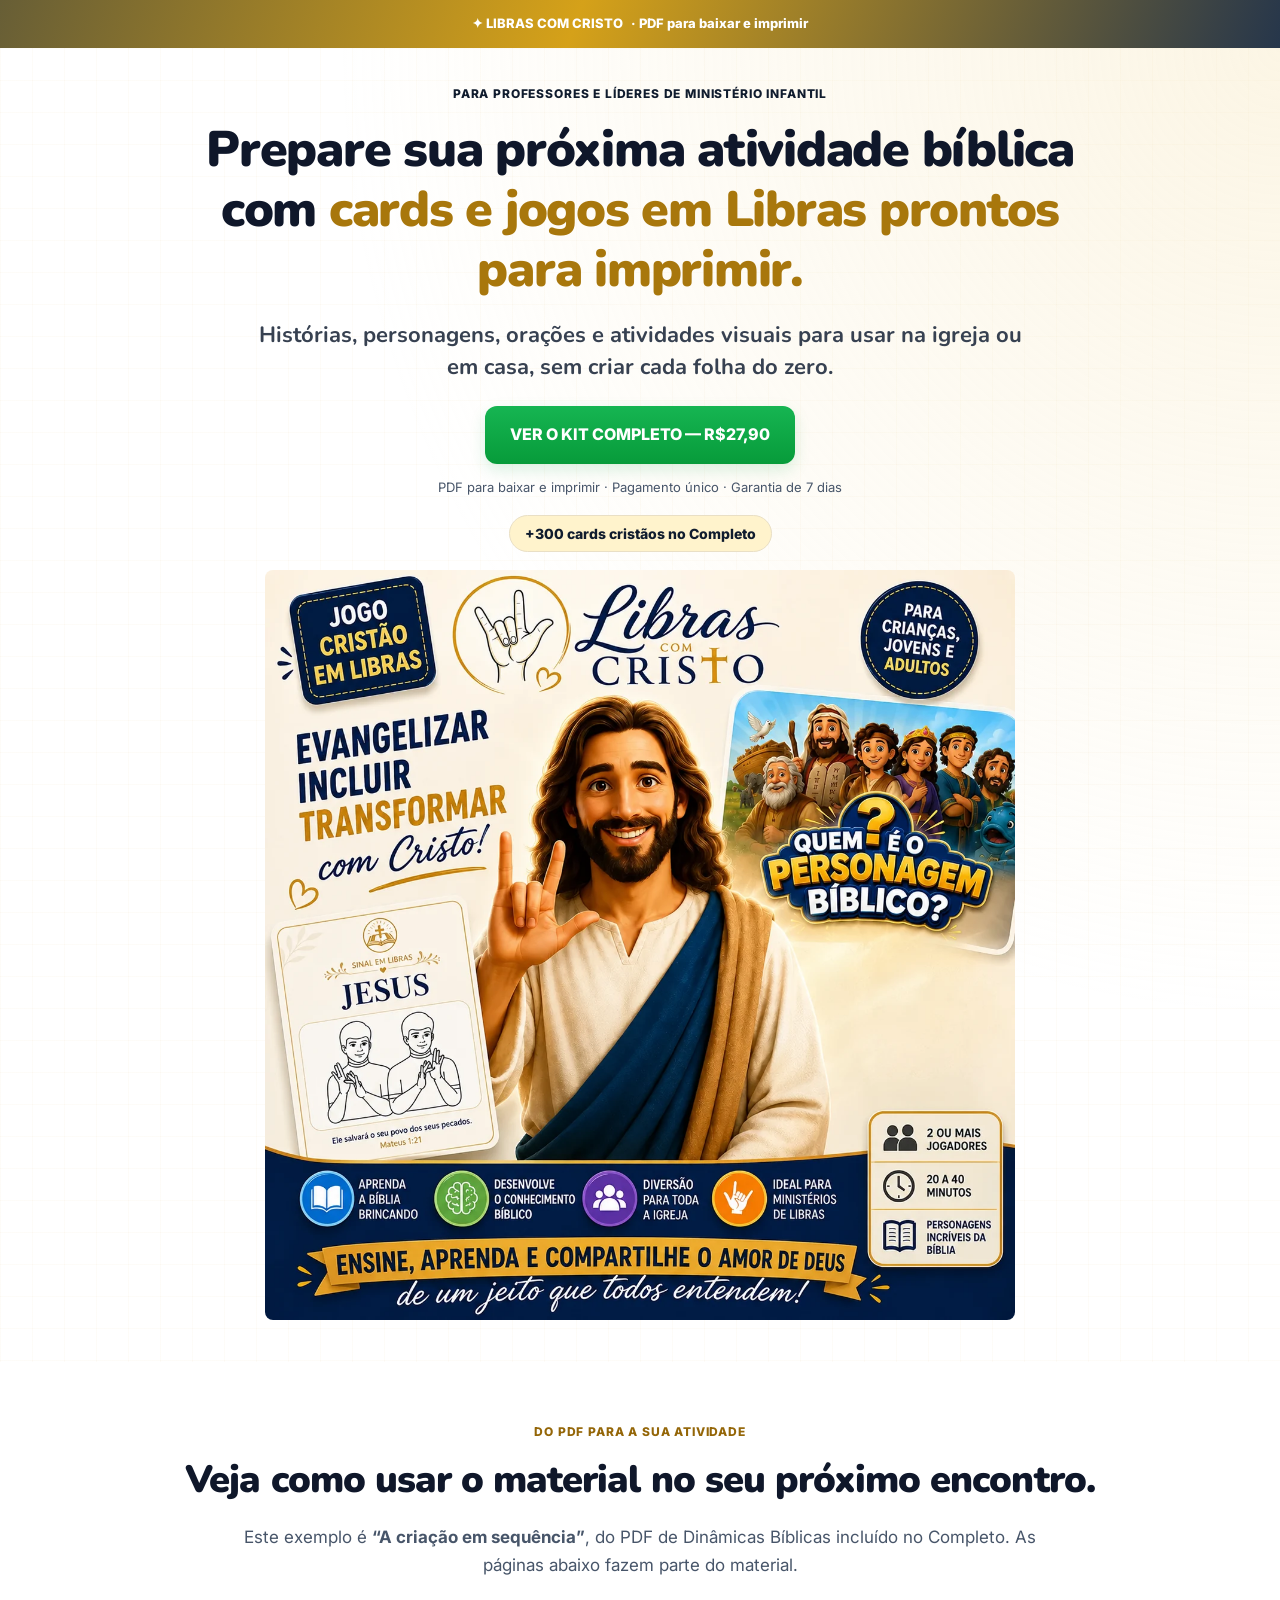
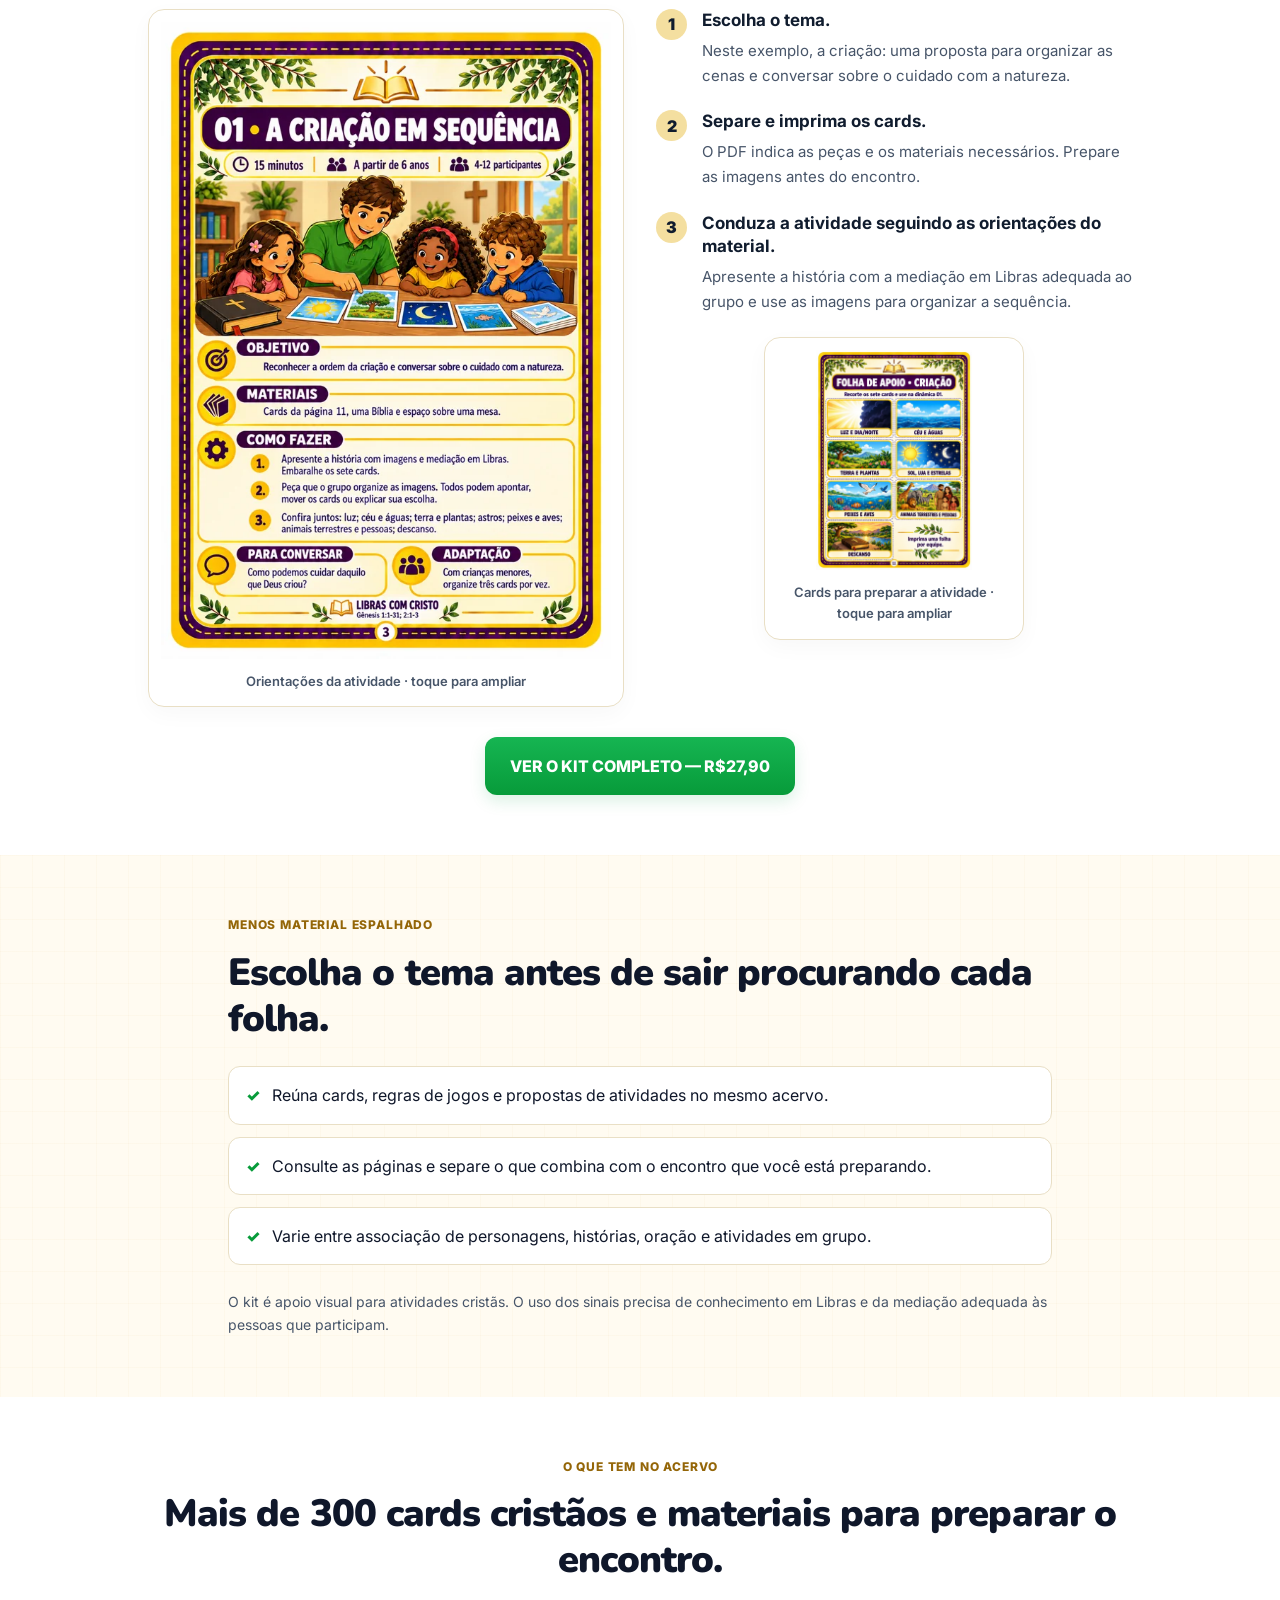
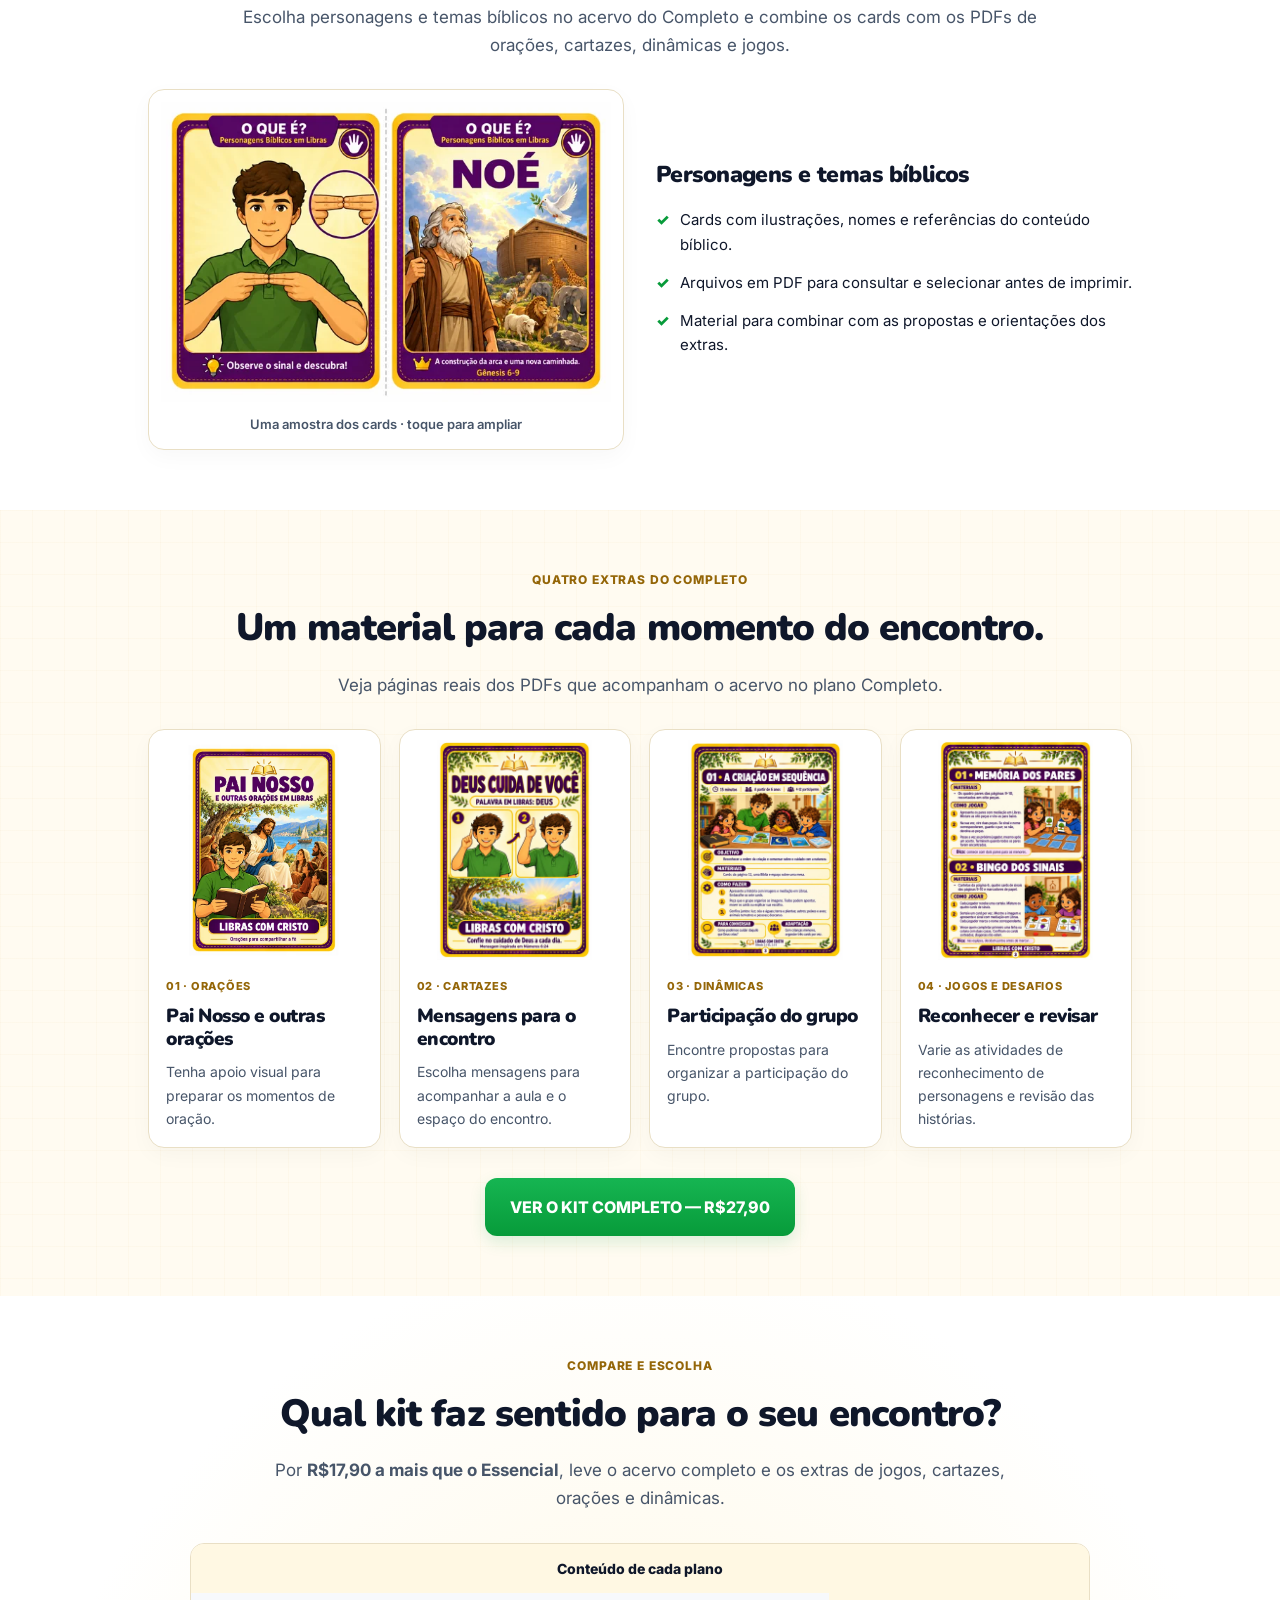
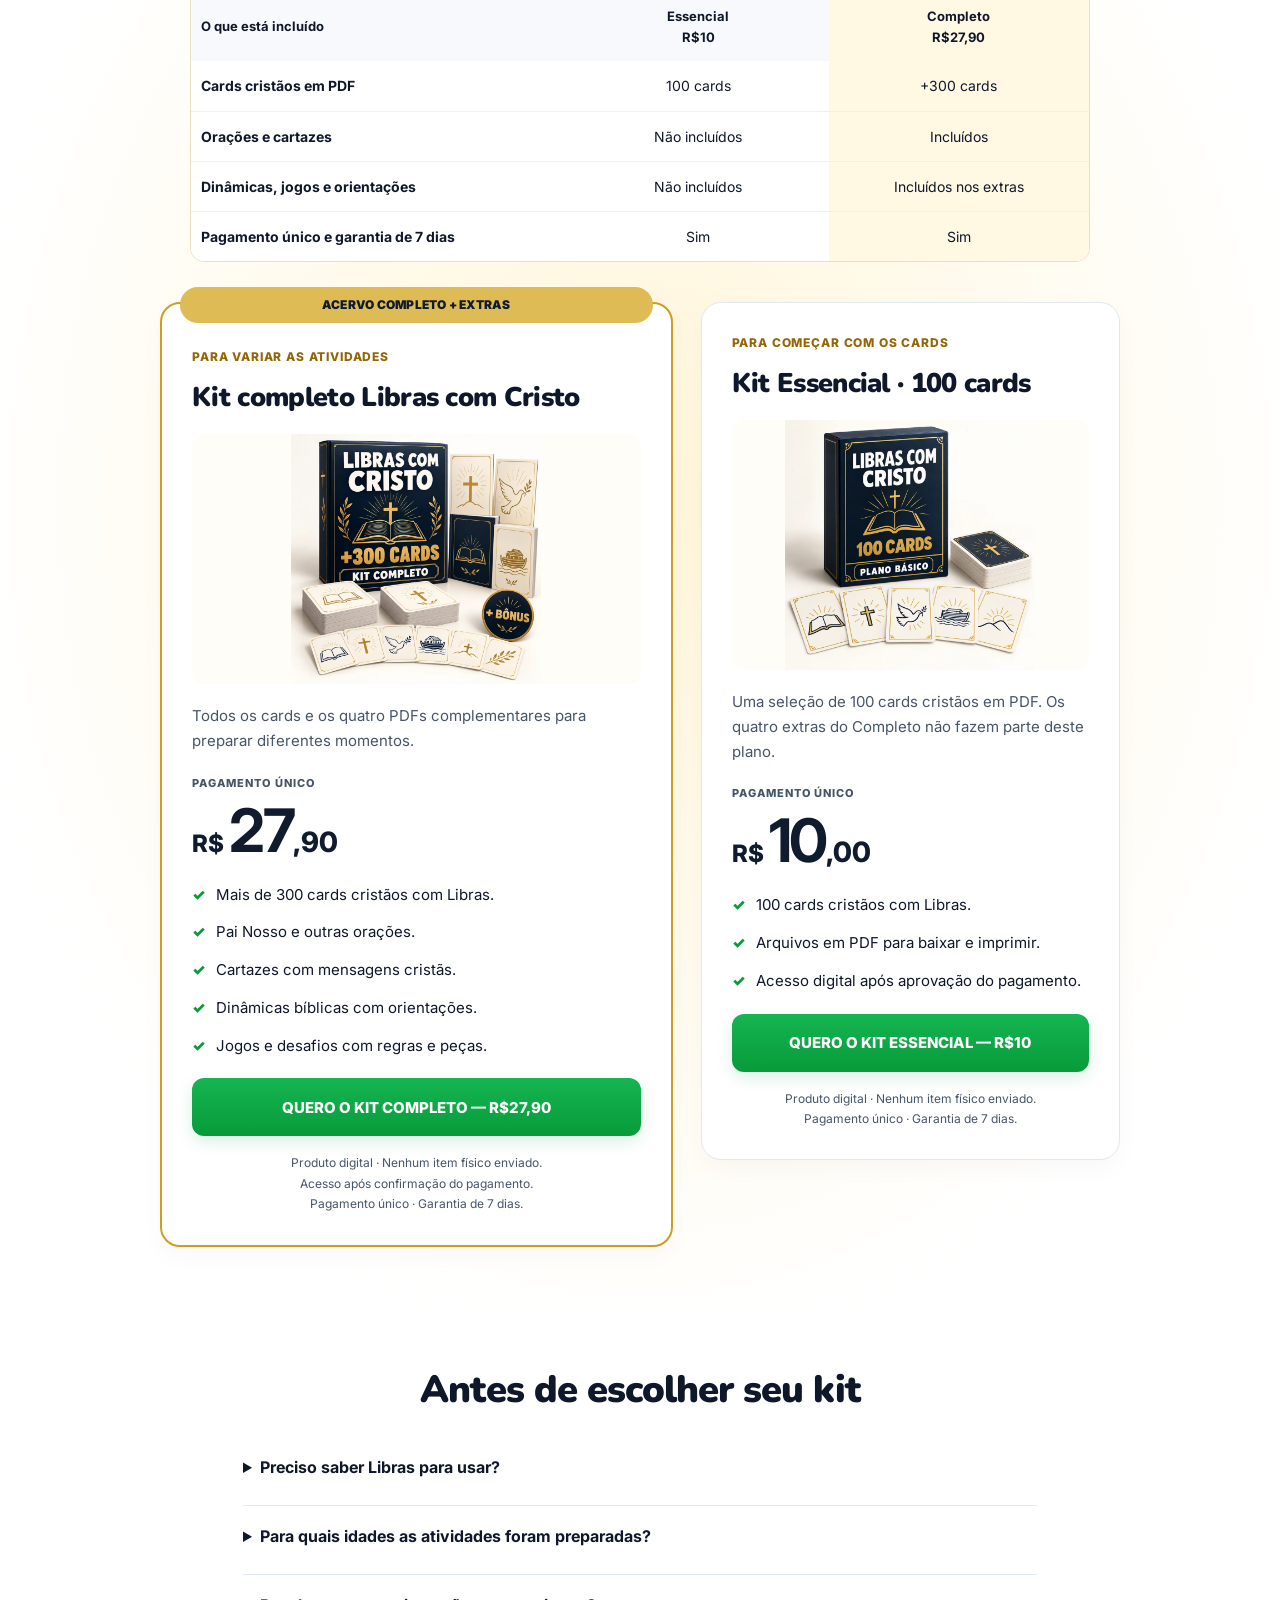
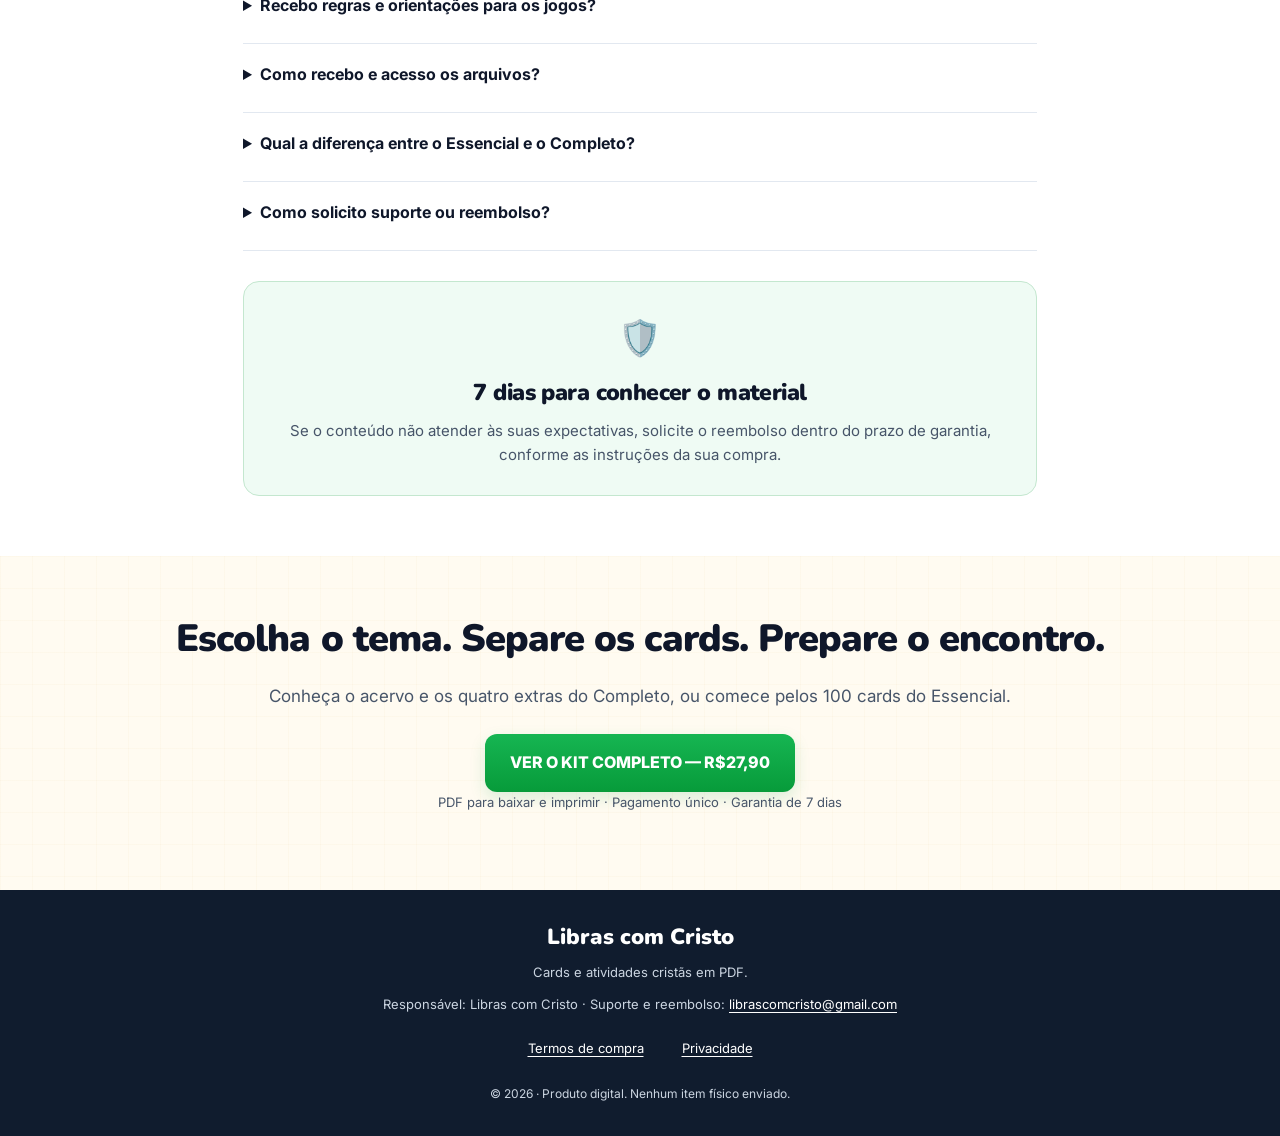
==== commit bf6d82bf: "Add files via upload" ====
--- a/index.html
+++ b/index.html
@@ -1,75 +1,74 @@
 <!doctype html>
 <html lang="pt-BR">
 <head>
-  <meta charset="utf-8"><meta name="viewport" content="width=device-width,initial-scale=1">
-  <title>Libras com Cristo — Cards e atividades cristãs</title>
-  <meta name="description" content="Cards, jogos e atividades cristãs em Libras para imprimir e usar em casa, na igreja e no ministério infantil.">
-  <meta name="theme-color" content="#cf9e22">
-  <link rel="icon" type="image/svg+xml" href="data:image/svg+xml,%3Csvg xmlns='http://www.w3.org/2000/svg' viewBox='0 0 32 32'%3E%3Crect width='32' height='32' rx='8' fill='%230f1b2d'/%3E%3Cpath d='M16 6v20M9 12h14' stroke='%23d3a529' stroke-width='4'/%3E%3C/svg%3E">
-  <link rel="preload" as="image" href="assets/hero.webp">
-  <link rel="stylesheet" href="styles.css">
-  <script src="config.js" defer></script><script src="app.js" defer></script>
+<meta charset="utf-8"><meta name="viewport" content="width=device-width,initial-scale=1,viewport-fit=cover">
+<title>Libras com Cristo — Cards e atividades bíblicas para imprimir</title>
+<meta name="description" content="Prepare sua próxima atividade bíblica com cards, jogos, orações e dinâmicas. Conheça as páginas do material e escolha seu kit em PDF.">
+<meta name="theme-color" content="#101c2e">
+<link rel="preconnect" href="https://fonts.googleapis.com"><link rel="preconnect" href="https://fonts.gstatic.com" crossorigin>
+<link rel="preload" as="image" href="assets/hero.webp">
+<link rel="stylesheet" href="styles.css?v=br-cro-20261014"><script src="config.js?v=br-cro-20261014" defer></script><script src="app.js?v=br-cro-20261014" defer></script>
 </head>
 <body>
-  <noscript><img height="1" width="1" style="display:none" alt="" src="https://www.facebook.com/tr?id=1959553121381250&amp;ev=PageView&amp;noscript=1"></noscript>
-  <div class="topbar">✦ LIBRAS COM CRISTO <span>· PDF para baixar e imprimir</span></div>
-  <main>
-    <section class="hero">
-      <div class="container">
-        <div class="eyebrow pill">✦ Recursos cristãos para ensinar e incluir</div>
-        <h1>+300 Cards Cristãos em Libras:<br><span>leve a mensagem de fé para mais crianças</span></h1>
-        <p class="hero-sub">Histórias, orações e atividades visuais para aproximar crianças surdas e ouvintes.</p>
-        <div class="steps pill">📥 Baixe <b>·</b> 🖨️ Imprima <b>·</b> 🤝 Compartilhe</div>
-        <img class="hero-image" src="assets/hero.webp" alt="Apresentação visual do kit Libras com Cristo" width="1254" height="1254" fetchpriority="high">
-        <div class="hero-points"><span>✓ Recursos visuais</span><span>✓ Material para imprimir</span><span>✓ Igreja e família</span><span>✓ Pagamento único</span></div>
-        <a class="cta" href="#planos">QUERO CONHECER OS CARDS</a>
-        <p class="micro">Acesso digital após a confirmação do pagamento · Garantia de 7 dias</p>
-        <div class="trust"><span>🔒 Compra protegida</span><span>📥 Entrega digital</span><span>🖨️ Imprima quando precisar</span></div>
-      </div>
-    </section>
-
-    <section class="section white" id="materiais">
-      <div class="container center"><p class="eyebrow">CONHEÇA O MATERIAL</p><h2>A fé também pode ser ensinada de forma visual</h2><p class="intro">Uma coleção de cards, cartazes e jogos para preparar aulas, encontros e momentos de aprendizado em família.</p>
-        <div class="showcase gallery"><figure><img src="assets/cartaz.webp" alt="Exemplo de cartaz cristão em Libras" width="800" height="1000" loading="lazy"><figcaption>Mensagens cristãs com apoio visual</figcaption></figure><figure><img src="assets/personagens.webp" alt="Exemplo de jogo sobre personagens bíblicos" width="800" height="1000" loading="lazy"><figcaption>Jogos com personagens da Bíblia</figcaption></figure></div>
-        <p class="micro">PDF para consultar no celular e imprimir em casa ou na gráfica.</p>
-      </div>
-    </section>
-
-    <section class="section cream"><div class="container"><div class="center"><p class="eyebrow">NA ROTINA DE QUEM ENSINA</p><h2>Preparar uma atividade inclusiva dá trabalho?</h2></div>
-      <ul class="pain-list"><li>Você encontra histórias bíblicas, mas faltam recursos visuais para trabalhar com Libras.</li><li>Na hora de preparar a aula, precisa juntar materiais espalhados em vários lugares.</li><li>Quer envolver toda a turma nas brincadeiras e nos momentos de oração.</li><li>Precisa de opções para variar as atividades sem criar cada folha do zero.</li><li>Gostaria de ter um acervo organizado para consultar sempre que precisar.</li></ul>
-      <div class="solution center"><div class="symbol">✝</div><h3>Mais recursos para acolher e ensinar</h3><p>Escolha o tema, separe os materiais e prepare uma atividade com apoio visual. Os cards ajudam a apresentar mensagens cristãs e a abrir espaço para a participação das crianças.</p></div>
-      <div class="grid three"><article class="feature"><span class="icon">📥</span><h3>Escolha e imprima</h3><p>Materiais em PDF para montar sua atividade conforme o tema do encontro.</p></article><article class="feature"><span class="icon">✝️</span><h3>Fé no dia a dia</h3><p>Recursos sobre mensagens cristãs, personagens bíblicos e momentos de oração.</p></article><article class="feature"><span class="icon">🤝</span><h3>Participação em grupo</h3><p>Jogos e propostas visuais para trabalhar com crianças surdas e ouvintes.</p></article></div>
-    </div></section>
-
-    <section class="section cream"><div class="container center"><p class="eyebrow">DENTRO DO ACERVO</p><h2>Cards e atividades para diferentes momentos</h2><div class="grid content-grid">
-      <article class="feature"><span class="icon">🃏</span><h3>Cards cristãos</h3><p>Mensagens de fé e recursos visuais para abordar os temas com as crianças.</p></article><article class="feature"><span class="icon">🎲</span><h3>Jogos bíblicos</h3><p>Associação, desafios e personagens para trabalhar o conteúdo em grupo.</p></article><article class="feature"><span class="icon">✍️</span><h3>Atividades em PDF</h3><p>Folhas para preparar momentos de aprendizado na igreja ou em casa.</p></article><article class="feature"><span class="icon">🖼️</span><h3>Cartazes de apoio</h3><p>Mensagens ilustradas para acompanhar os encontros e a rotina.</p></article><article class="feature"><span class="icon">🙏</span><h3>Orações e dinâmicas</h3><p>Recursos extras incluídos no plano completo para ampliar as atividades.</p></article>
-    </div></div></section>
-
-    <section class="section navy"><div class="container center"><h2>Para ensinar na <span>IGREJA E EM CASA</span></h2><p class="intro">Um acervo para professores, famílias e equipes que querem preparar momentos de fé com mais recursos visuais.</p><div class="grid three audience"><article><span>⛪</span><h3>Ministério infantil</h3><p>Selecione histórias e atividades para os encontros com as crianças.</p></article><article><span>📚</span><h3>Aulas e projetos</h3><p>Use os recursos como apoio visual no planejamento das atividades.</p></article><article><span>🏡</span><h3>Aprendizado em família</h3><p>Crie momentos para conversar sobre a fé e brincar junto.</p></article></div></div></section>
-
-    <section class="section white"><div class="container center"><p class="eyebrow">UMA OLHADA POR DENTRO</p><h2>Conheça os formatos das atividades</h2><p class="intro">Veja a apresentação de jogos e cards sobre histórias e personagens bíblicos.</p><h3 class="gallery-title">Histórias do Antigo Testamento</h3><div class="gallery samples" id="sample-gallery"></div><h3 class="gallery-title">Personagens da Bíblia</h3><div class="gallery showcase"><figure><img src="assets/personagens.webp" alt="Jogo com personagens bíblicos" loading="lazy" width="800" height="1000"><figcaption>Uma proposta para explorar os personagens</figcaption></figure><figure><img src="assets/cartaz.webp" alt="Mensagem cristã ilustrada em Libras" loading="lazy" width="800" height="1000"><figcaption>Cards e cartazes de apoio</figcaption></figure></div></div></section>
-
-    <section class="section cream"><div class="container center"><p class="eyebrow">EXTRAS DO PLANO COMPLETO</p><h2>Mais recursos para variar seus encontros</h2><p class="intro">O kit completo reúne os cards e quatro grupos de materiais complementares.</p><div class="bonuses">
-      <article class="bonus"><div class="bonus-art">🙏<span>ORAÇÕES</span></div><div><p class="eyebrow">01 · MOMENTOS DE FÉ</p><h3>Pai Nosso e outras orações</h3><p>Apoio visual em Libras para preparar momentos de oração com as crianças.</p></div></article>
-      <article class="bonus"><div class="bonus-art">🖼️<span>CARTAZES</span></div><div><p class="eyebrow">02 · MENSAGENS PARA COMPARTILHAR</p><h3>Cartazes com temas cristãos</h3><p>Materiais para imprimir e utilizar como apoio nas aulas, encontros e atividades.</p></div></article>
-      <article class="bonus"><div class="bonus-art">🤝<span>DINÂMICAS</span></div><div><p class="eyebrow">03 · PARTICIPAÇÃO EM GRUPO</p><h3>Dinâmicas sobre a Bíblia</h3><p>Ideias de atividades para abordar histórias e ensinamentos com participação das crianças.</p></div></article>
-      <article class="bonus"><div class="bonus-art">🎲<span>JOGOS</span></div><div><p class="eyebrow">04 · APRENDER BRINCANDO</p><h3>Jogos e desafios cristãos</h3><p>Propostas para reconhecer personagens, conversar sobre as histórias e revisar o que foi trabalhado.</p></div></article>
-    </div></div></section>
-
-    <section class="section white"><div class="container center"><h2>Como você quer preparar o próximo encontro?</h2><p class="intro">Ter materiais organizados facilita a escolha do tema e das atividades.</p><div class="grid comparison"><article class="compare before"><h3>Montando tudo do zero</h3><ul><li>Buscar cada recurso em um lugar diferente</li><li>Organizar e adaptar folhas antes da aula</li><li>Repetir as mesmas atividades por falta de opções</li><li>Gastar tempo preparando materiais</li></ul></article><article class="compare after"><h3>Com um acervo para consultar</h3><ul><li>Escolher os cards conforme o tema</li><li>Separar e imprimir o que vai utilizar</li><li>Variar jogos, cartazes e dinâmicas</li><li>Reutilizar os recursos em outros encontros</li></ul></article></div></div></section>
-
-    <section class="section plans-section" id="planos"><div class="container center"><p class="eyebrow">LIBRAS COM CRISTO</p><h2>Escolha o conteúdo para começar</h2><div class="grid plans">
-      <article class="plan basic"><p class="eyebrow">ESSENCIAL</p><h3>100 cards cristãos</h3><img class="plan-thumbnail" src="assets/plano-basico.webp" alt="Mockup ilustrativo do plano básico Libras com Cristo: 100 cards" width="900" height="900" loading="lazy"><p class="plan-desc">Uma seleção para começar suas atividades.</p><p class="payment">PAGAMENTO ÚNICO</p><p class="price">R$ <strong>10</strong><span>,00</span></p><ul class="check-list"><li>100 cards cristãos com Libras</li><li>Arquivos em PDF para imprimir</li><li>Acesso digital após aprovação</li></ul><button class="cta checkout" data-plan="basic">QUERO OS 100 CARDS</button><p class="micro">Garantia de 7 dias</p></article>
-      <article class="plan complete"><div class="recommended">✦ MAIS CONTEÚDO</div><p class="eyebrow">ACERVO + EXTRAS</p><h3>Kit completo Libras com Cristo</h3><img class="plan-thumbnail" src="assets/plano-completo.webp" alt="Mockup ilustrativo do kit completo Libras com Cristo: mais de 300 cards e bônus" width="900" height="900" loading="lazy"><p class="plan-desc">Todos os cards e os materiais complementares.</p><div class="includes-summary"><span>Cards cristãos em Libras</span><span>Jogos e desafios bíblicos</span><span>Cartazes, orações e dinâmicas</span></div><p class="payment">PAGAMENTO ÚNICO</p><p class="price">R$ <strong>27</strong><span>,90</span></p><ul class="check-list"><li>Mais de 300 cards cristãos</li><li>Jogos sobre histórias e personagens</li><li>Cartazes e mensagens ilustradas</li><li>Pai Nosso e outras orações em Libras</li><li>Dinâmicas e materiais complementares</li><li>Acesso digital para baixar e imprimir</li></ul><button class="cta checkout" data-plan="complete">QUERO O ACERVO COMPLETO</button><div class="plan-trust">🔒 Compra protegida · 📥 Entrega digital<br>🛡️ Garantia de 7 dias</div></article>
-    </div></div></section>
-
-    <section class="section cream"><div class="container"><div class="team-panel"><div class="symbol">✝</div><div><p class="eyebrow">LIBRAS COM CRISTO</p><h3>Recursos visuais para compartilhar a fé</h3><p>Uma proposta para apoiar professores, famílias e equipes de ministério infantil na preparação de atividades cristãs. Escolha os materiais de acordo com a idade, o tema e as necessidades do grupo.</p></div></div></div></section>
-
-    <section class="section white"><div class="container faq"><h2 class="center">Tire suas dúvidas</h2><details><summary>Para quem o material é indicado?</summary><p>Para professores, famílias e equipes que utilizam atividades cristãs com crianças. Selecione os recursos conforme o tema, a idade e as necessidades do grupo.</p></details><details><summary>O material é um curso de Libras?</summary><p>Não. São recursos visuais de apoio para atividades cristãs. Eles complementam o ensino e a comunicação, sem substituir a formação em Libras ou a mediação de um profissional.</p></details><details><summary>Como recebo os arquivos?</summary><p>Após a confirmação do pagamento, as informações de acesso são enviadas para o e-mail informado na compra. O material é digital; nenhum produto físico será enviado.</p></details><details><summary>Posso imprimir em casa?</summary><p>Sim. Você pode baixar os PDFs e imprimir os materiais que pretende utilizar em casa ou em uma gráfica.</p></details><details><summary>Qual a diferença entre os planos?</summary><p>O essencial reúne 100 cards. O completo inclui mais de 300 cards e os recursos adicionais de jogos, cartazes, orações e dinâmicas.</p></details><details><summary>Como funciona a garantia?</summary><p>Você tem 7 dias a partir da compra para solicitar o reembolso, conforme as instruções da plataforma de pagamento.</p></details>
-      <div class="guarantee center"><span>🛡️</span><h3>7 dias para conhecer o material</h3><p>Se o conteúdo não atender às suas expectativas, solicite o reembolso dentro do prazo de garantia.</p></div>
-    </div></section>
-    <section class="section final cream"><div class="container center"><h2>Prepare um momento de fé com <span>mais recursos visuais</span></h2><p class="intro">Conheça os cards e escolha a opção que combina com suas atividades.</p><a class="cta" href="#planos">VER AS OPÇÕES DO KIT</a><p class="micro">Material digital · Pagamento único · Garantia de 7 dias</p></div></section>
-  </main>
-  <footer><strong>Libras com Cristo</strong><p>Cards e atividades cristãs em PDF</p><small>© <span id="year">2026</span> · Material digital.</small></footer>
-  <dialog id="checkout-pending"><button class="close-dialog" aria-label="Fechar mensagem">×</button><h2>Checkout em configuração</h2><p>Esta é a prévia da página. O link de pagamento será conectado em breve.</p><button class="cta close-dialog">VOLTAR À PÁGINA</button></dialog>
+<noscript><img height="1" width="1" style="display:none" alt="" src="https://www.facebook.com/tr?id=1959553121381250&amp;ev=PageView&amp;noscript=1"></noscript>
+<a class="skip-content" href="#conteudo">Pular para o conteúdo</a>
+<header class="topbar">✦ LIBRAS COM CRISTO <span>· PDF para baixar e imprimir</span></header>
+<main id="conteudo">
+<section class="hero" aria-labelledby="titulo-principal"><div class="container">
+<p class="eyebrow hero-audience">PARA PROFESSORES E LÍDERES DE MINISTÉRIO INFANTIL</p>
+<h1 id="titulo-principal">Prepare sua próxima atividade bíblica com <span>cards e jogos em Libras prontos para imprimir.</span></h1>
+<p class="hero-sub">Histórias, personagens, orações e atividades visuais para usar na igreja ou em casa, sem criar cada folha do zero.</p>
+<a class="cta" id="hero-cta" href="#plano-completo">VER O KIT COMPLETO — R$27,90</a>
+<p class="micro hero-conditions">PDF para baixar e imprimir · Pagamento único · Garantia de 7 dias</p>
+<p class="collection-count">+300 cards cristãos no Completo</p>
+<img class="hero-image" src="assets/hero.webp" alt="Jesus e personagens bíblicos na apresentação do kit Libras com Cristo" width="1254" height="1254" fetchpriority="high" decoding="async">
+</div></section>
+<section class="section white" id="demonstracao" aria-labelledby="titulo-demonstracao"><div class="container">
+<div class="center"><p class="eyebrow">DO PDF PARA A SUA ATIVIDADE</p><h2 id="titulo-demonstracao">Veja como usar o material no seu próximo encontro.</h2><p class="intro">Este exemplo é <strong>“A criação em sequência”</strong>, do PDF de Dinâmicas Bíblicas incluído no Completo. As páginas abaixo fazem parte do material.</p></div>
+<div class="demo-layout">
+<figure class="sample demo-main"><button class="sample-button" type="button" data-preview="assets/demo-criacao-ampliada.webp" aria-label="Ampliar as orientações de A criação em sequência"><img src="assets/demo-criacao.webp" alt="Página real da dinâmica A criação em sequência, com objetivo, materiais e orientações" width="636" height="900" loading="lazy" decoding="async"></button><figcaption>Orientações da atividade · toque para ampliar</figcaption></figure>
+<div class="demo-guide"><ol class="steps-list"><li><strong>Escolha o tema.</strong><span>Neste exemplo, a criação: uma proposta para organizar as cenas e conversar sobre o cuidado com a natureza.</span></li><li><strong>Separe e imprima os cards.</strong><span>O PDF indica as peças e os materiais necessários. Prepare as imagens antes do encontro.</span></li><li><strong>Conduza a atividade seguindo as orientações do material.</strong><span>Apresente a história com a mediação em Libras adequada ao grupo e use as imagens para organizar a sequência.</span></li></ol>
+<figure class="sample demo-pieces"><button class="sample-button" type="button" data-preview="assets/demo-pecas-ampliada.webp" aria-label="Ampliar os cards de recorte da atividade sobre a criação"><img src="assets/demo-pecas.webp" alt="Página real dos cards de recorte usados na dinâmica sobre a criação" width="636" height="900" loading="lazy" decoding="async"></button><figcaption>Cards para preparar a atividade · toque para ampliar</figcaption></figure></div>
+</div><p class="section-action"><a class="cta" href="#plano-completo">VER O KIT COMPLETO — R$27,90</a></p>
+</div></section>
+<section class="section cream" id="preparacao"><div class="container compact">
+<p class="eyebrow">MENOS MATERIAL ESPALHADO</p><h2>Escolha o tema antes de sair procurando cada folha.</h2>
+<ul class="pain-list"><li>Reúna cards, regras de jogos e propostas de atividades no mesmo acervo.</li><li>Consulte as páginas e separe o que combina com o encontro que você está preparando.</li><li>Varie entre associação de personagens, histórias, oração e atividades em grupo.</li></ul>
+<p class="scope-note">O kit é apoio visual para atividades cristãs. O uso dos sinais precisa de conhecimento em Libras e da mediação adequada às pessoas que participam.</p>
+</div></section>
+<section class="section white" id="acervo"><div class="container">
+<div class="center"><p class="eyebrow">O QUE TEM NO ACERVO</p><h2>Mais de 300 cards cristãos e materiais para preparar o encontro.</h2><p class="intro">Escolha personagens e temas bíblicos no acervo do Completo e combine os cards com os PDFs de orações, cartazes, dinâmicas e jogos.</p></div>
+<div class="inventory"><figure class="sample"><button class="sample-button" type="button" data-preview="assets/cards-noe-ampliada.webp" aria-label="Ampliar o par de cards sobre Noé"><img src="assets/cards-noe.webp" alt="Par real do acervo: card com sinal e card de Noé com ilustração e referência bíblica" width="640" height="427" loading="lazy" decoding="async"></button><figcaption>Uma amostra dos cards · toque para ampliar</figcaption></figure><div><h3>Personagens e temas bíblicos</h3><ul class="check-list"><li>Cards com ilustrações, nomes e referências do conteúdo bíblico.</li><li>Arquivos em PDF para consultar e selecionar antes de imprimir.</li><li>Material para combinar com as propostas e orientações dos extras.</li></ul></div></div>
+</div></section>
+<section class="section cream" id="extras"><div class="container">
+<div class="center"><p class="eyebrow">QUATRO EXTRAS DO COMPLETO</p><h2>Um material para cada momento do encontro.</h2><p class="intro">Veja páginas reais dos PDFs que acompanham o acervo no plano Completo.</p></div>
+<div class="bonus-grid">
+<article class="bonus"><button class="sample-button" type="button" data-preview="assets/extra-oracoes-ampliada.webp" aria-label="Ampliar a capa real de Pai Nosso e outras orações"><img src="assets/extra-oracoes.webp" alt="Capa real do PDF Pai Nosso e outras orações em Libras" width="497" height="702" loading="lazy" decoding="async"></button><div><p class="eyebrow">01 · ORAÇÕES</p><h3>Pai Nosso e outras orações</h3><p>Tenha apoio visual para preparar os momentos de oração.</p></div></article>
+<article class="bonus"><button class="sample-button" type="button" data-preview="assets/extra-cartazes-ampliada.webp" aria-label="Ampliar uma página real dos cartazes cristãos"><img src="assets/extra-cartazes.webp" alt="Cartaz cristão do material: Deus cuida de você" width="636" height="900" loading="lazy" decoding="async"></button><div><p class="eyebrow">02 · CARTAZES</p><h3>Mensagens para o encontro</h3><p>Escolha mensagens para acompanhar a aula e o espaço do encontro.</p></div></article>
+<article class="bonus"><button class="sample-button" type="button" data-preview="assets/extra-dinamicas-ampliada.webp" aria-label="Ampliar uma página real de Dinâmicas Bíblicas"><img src="assets/extra-dinamicas.webp" alt="Página da dinâmica A criação em sequência, com proposta e orientações" width="636" height="900" loading="lazy" decoding="async"></button><div><p class="eyebrow">03 · DINÂMICAS</p><h3>Participação do grupo</h3><p>Encontre propostas para organizar a participação do grupo.</p></div></article>
+<article class="bonus"><button class="sample-button" type="button" data-preview="assets/extra-jogos-ampliada.webp" aria-label="Ampliar as regras reais de memória e bingo"><img src="assets/extra-jogos.webp" alt="Página de Jogos e desafios bíblicos com as regras de memória dos pares e bingo dos sinais" width="636" height="900" loading="lazy" decoding="async"></button><div><p class="eyebrow">04 · JOGOS E DESAFIOS</p><h3>Reconhecer e revisar</h3><p>Varie as atividades de reconhecimento de personagens e revisão das histórias.</p></div></article>
+</div><p class="section-action"><a class="cta" href="#plano-completo">VER O KIT COMPLETO — R$27,90</a></p>
+</div></section>
+<section class="section plans-section" id="planos"><div class="container">
+<div class="center"><p class="eyebrow">COMPARE E ESCOLHA</p><h2>Qual kit faz sentido para o seu encontro?</h2><p class="intro price-difference">Por <strong>R$17,90 a mais que o Essencial</strong>, leve o acervo completo e os extras de jogos, cartazes, orações e dinâmicas.</p></div>
+<div class="comparison-table"><table><caption>Conteúdo de cada plano</caption><thead><tr><th scope="col">O que está incluído</th><th scope="col">Essencial<br>R$10</th><th scope="col">Completo<br>R$27,90</th></tr></thead><tbody><tr><th scope="row">Cards cristãos em PDF</th><td>100 cards</td><td>+300 cards</td></tr><tr><th scope="row">Orações e cartazes</th><td>Não incluídos</td><td>Incluídos</td></tr><tr><th scope="row">Dinâmicas, jogos e orientações</th><td>Não incluídos</td><td>Incluídos nos extras</td></tr><tr><th scope="row">Pagamento único e garantia de 7 dias</th><td>Sim</td><td>Sim</td></tr></tbody></table></div>
+<div class="plans">
+<article class="plan complete" id="plano-completo" aria-labelledby="nome-completo"><div class="recommended">ACERVO COMPLETO + EXTRAS</div><p class="eyebrow">PARA VARIAR AS ATIVIDADES</p><h3 id="nome-completo">Kit completo Libras com Cristo</h3><img class="plan-thumbnail" src="assets/plano-completo.webp" alt="Apresentação do Kit completo Libras com Cristo, com mais de 300 cards e extras" width="900" height="900" loading="lazy" decoding="async"><p class="plan-desc">Todos os cards e os quatro PDFs complementares para preparar diferentes momentos.</p><p class="payment">PAGAMENTO ÚNICO</p><p class="price">R$ <strong>27</strong><span>,90</span></p><ul class="check-list"><li>Mais de 300 cards cristãos com Libras.</li><li>Pai Nosso e outras orações.</li><li>Cartazes com mensagens cristãs.</li><li>Dinâmicas bíblicas com orientações.</li><li>Jogos e desafios com regras e peças.</li></ul><a class="cta checkout" data-plan="complete" href="https://pay.cakto.com.br/koq7rch_1203607">QUERO O KIT COMPLETO — R$27,90</a><p class="purchase-conditions">Produto digital · Nenhum item físico enviado.<br>Acesso após confirmação do pagamento.<br>Pagamento único · Garantia de 7 dias.</p></article>
+<article class="plan basic" id="plano-essencial" aria-labelledby="nome-essencial"><p class="eyebrow">PARA COMEÇAR COM OS CARDS</p><h3 id="nome-essencial">Kit Essencial · 100 cards</h3><img class="plan-thumbnail" src="assets/plano-basico.webp" alt="Apresentação do Kit Essencial Libras com Cristo com 100 cards" width="900" height="900" loading="lazy" decoding="async"><p class="plan-desc">Uma seleção de 100 cards cristãos em PDF. Os quatro extras do Completo não fazem parte deste plano.</p><p class="payment">PAGAMENTO ÚNICO</p><p class="price">R$ <strong>10</strong><span>,00</span></p><ul class="check-list"><li>100 cards cristãos com Libras.</li><li>Arquivos em PDF para baixar e imprimir.</li><li>Acesso digital após aprovação do pagamento.</li></ul><a class="cta checkout" data-plan="basic" href="https://pay.cakto.com.br/39c2smn_1203645">QUERO O KIT ESSENCIAL — R$10</a><p class="purchase-conditions">Produto digital · Nenhum item físico enviado.<br>Pagamento único · Garantia de 7 dias.</p></article>
+</div></div></section>
+<section class="section white" id="duvidas"><div class="container faq"><h2 class="center">Antes de escolher seu kit</h2>
+<details><summary>Preciso saber Libras para usar?</summary><p>Você pode consultar as páginas para preparar as atividades. Para apresentar ou ensinar os sinais, precisa de conhecimento em Libras e da mediação adequada ao grupo. O kit é apoio visual para atividades cristãs e não substitui formação em Libras ou mediação profissional.</p></details>
+<details><summary>Para quais idades as atividades foram preparadas?</summary><p>As propostas dos extras trazem orientações próprias. A dinâmica “A criação em sequência”, por exemplo, indica a partir de 6 anos; o guia de jogos sugere a partir de 7 anos. Escolha conforme a leitura, o interesse e as necessidades do grupo, sem aplicar uma única faixa etária a todo o acervo.</p></details>
+<details><summary>Recebo regras e orientações para os jogos?</summary><p>Sim, no Completo. O PDF de Jogos e desafios bíblicos inclui preparo, regras e peças. O PDF de Dinâmicas Bíblicas também traz objetivo, materiais e orientações para as propostas. As páginas da demonstração são desses extras.</p></details>
+<details><summary>Como recebo e acesso os arquivos?</summary><p>Após a confirmação do pagamento, use as instruções de acesso da plataforma e confira o e-mail informado na compra. O material é digital; nenhum item físico será enviado. Você pode consultar os PDFs e imprimir as páginas que vai utilizar.</p></details>
+<details><summary>Qual a diferença entre o Essencial e o Completo?</summary><p>O Essencial reúne 100 cards cristãos. O Completo inclui mais de 300 cards e os quatro extras: orações, cartazes, dinâmicas e jogos. A diferença entre os preços é R$17,90.</p></details>
+<details><summary>Como solicito suporte ou reembolso?</summary><p>Envie sua solicitação para <a href="mailto:librascomcristo@gmail.com">librascomcristo@gmail.com</a>, informando o e-mail utilizado na compra. Para reembolso, entre em contato dentro dos 7 dias de garantia, contados da compra.</p></details>
+<div class="guarantee center"><span aria-hidden="true">🛡️</span><h3>7 dias para conhecer o material</h3><p>Se o conteúdo não atender às suas expectativas, solicite o reembolso dentro do prazo de garantia, conforme as instruções da sua compra.</p></div>
+</div></section>
+<section class="section final cream"><div class="container center"><h2>Escolha o tema. Separe os cards. Prepare o encontro.</h2><p class="intro">Conheça o acervo e os quatro extras do Completo, ou comece pelos 100 cards do Essencial.</p><a class="cta" href="#plano-completo">VER O KIT COMPLETO — R$27,90</a><p class="micro">PDF para baixar e imprimir · Pagamento único · Garantia de 7 dias</p></div></section>
+</main>
+<footer id="rodape"><div class="container"><strong>Libras com Cristo</strong><p>Cards e atividades cristãs em PDF.</p><p>Responsável: Libras com Cristo · Suporte e reembolso: <a href="mailto:librascomcristo@gmail.com">librascomcristo@gmail.com</a></p><nav aria-label="Informações de compra"><a href="termos.html">Termos de compra</a><a href="privacidade.html">Privacidade</a></nav><small>© <span id="year">2026</span> · Produto digital. Nenhum item físico enviado.</small></div></footer>
+<aside class="mobile-bar" aria-label="Atalho para o kit completo" hidden><div><strong>Kit completo · R$27,90</strong><span>Pagamento único</span></div><a class="cta" href="#plano-completo">VER O KIT</a></aside>
+<dialog id="sample-preview" aria-labelledby="preview-title"><header class="preview-header"><h2 id="preview-title">Página do material</h2><button class="close-preview" type="button" aria-label="Fechar página ampliada">×</button></header><img id="sample-preview-image" alt="Página ampliada do material"></dialog>
+<dialog id="checkout-pending"><button class="close-dialog" aria-label="Fechar mensagem">×</button><h2>Não foi possível abrir o checkout</h2><p>Tente novamente pelo botão do plano que você escolheu.</p><button class="cta close-dialog">VOLTAR À PÁGINA</button></dialog>
 </body></html>
--- a/styles.css
+++ b/styles.css
@@ -1,7 +1,8 @@
-@import url('https://fonts.googleapis.com/css2?family=Inter:wght@400;500;600;700;800&family=Nunito:wght@600;700;800;900&display=swap');
-:root{--ink:#0f172a;--navy:#101c2e;--gold:#cc9e22;--cream:#fffbf1;--muted:#475569;--line:#e9dfc5;--green:#10a04a;--top:52px;scroll-behavior:smooth;scroll-padding-top:72px}
-*{box-sizing:border-box}body{margin:0;padding-top:var(--top);color:var(--ink);background:white;font-family:Inter,Arial,sans-serif;font-size:16px;line-height:1.65}h1,h2,h3{font-family:Nunito,Inter,Arial,sans-serif;line-height:1.2;letter-spacing:-.025em;margin:0 0 22px;font-weight:900}h1{font-size:clamp(2rem,4.5vw,3.5rem)}h2{font-size:clamp(1.75rem,3.5vw,2.5rem)}h3{font-size:1.35rem}p{margin:0 0 20px}img{display:block;max-width:100%;height:auto}a,button,summary{-webkit-tap-highlight-color:transparent}button{font:inherit;cursor:pointer}a:focus-visible,button:focus-visible,summary:focus-visible{outline:3px solid #2563eb;outline-offset:5px}h1 span,h2 span{color:var(--gold)}.topbar{height:var(--top);position:fixed;inset:0 0 auto;z-index:50;display:flex;align-items:center;justify-content:center;gap:8px;text-align:center;padding:8px 14px;background:linear-gradient(110deg,#675e36,#d5a119 45%,#26364b);color:#fff;font-size:14px;font-weight:800;box-shadow:0 1px 0 #d3ad45}.container{max-width:1040px;margin:auto;padding:0 28px}.center{text-align:center}.section{padding:90px 0}.white{background:#fff}.cream{background-color:var(--cream);background-image:linear-gradient(#cf9e2209 1px,transparent 1px),linear-gradient(90deg,#cf9e2209 1px,transparent 1px);background-size:32px 32px}.hero{padding:46px 0 50px;text-align:center;background:radial-gradient(ellipse at top right,#f7e7bd55,transparent 52%),linear-gradient(#cf9e2206 1px,transparent 1px),linear-gradient(90deg,#cf9e2206 1px,transparent 1px);background-size:auto,32px 32px,32px 32px}.eyebrow{color:#a7770c;letter-spacing:.09em;font-size:13px;font-weight:800;margin-bottom:17px}.pill{display:inline-flex;align-items:center;justify-content:center;gap:14px;padding:8px 18px;border:1px solid var(--line);border-radius:50px;background:#fff9e6;font-weight:800}.hero .eyebrow{margin-bottom:56px;letter-spacing:0;color:var(--ink);font-size:14px;padding:5px 20px}.hero-sub{font-family:Nunito,Arial,sans-serif;font-size:clamp(1.15rem,2.4vw,1.75rem);font-weight:800;line-height:1.4;color:#374151;margin:28px auto 24px}.steps{background:#fffef7;font-size:14px;margin-bottom:32px}.steps b{color:var(--gold)}.hero-image{width:920px;margin:0 auto 28px;border-radius:4px;box-shadow:0 10px 36px #c0aa7330}.hero-points{display:grid;grid-template-columns:repeat(4,1fr);gap:16px;margin:28px 0;color:#334155;font-size:14px;font-weight:700}.cta{display:inline-flex;align-items:center;justify-content:center;min-height:60px;padding:17px 30px;background:linear-gradient(#16b552,#079b3a);color:#fff;border:0;border-radius:12px;text-decoration:none;font-weight:800;font-size:17px;line-height:1.35;box-shadow:0 7px 18px #10a04a29;transition:transform .15s,filter .15s}.cta:hover{filter:brightness(1.06);transform:translateY(-2px)}.micro{font-size:14px;color:var(--muted);margin:18px 0 0}.trust{display:flex;justify-content:center;gap:30px;flex-wrap:wrap;border-top:1px solid #e2e8f0;margin:35px auto 0;padding-top:22px;font-size:13px;font-weight:700;color:#334155}.intro{max-width:780px;margin:0 auto 38px;color:var(--muted);font-size:18px}.grid{display:grid;gap:24px}.three{grid-template-columns:repeat(3,1fr)}.feature{background:#fff;padding:28px;border:1px solid #edf0f4;border-radius:19px;box-shadow:0 10px 24px #0f172a08;text-align:left}.feature h3{font-size:18px;margin:16px 0 10px;letter-spacing:0}.feature p{color:var(--muted);font-size:15px;margin:0}.icon{font-size:25px;border-radius:14px;border:1px solid var(--line);background:#fff8e1;display:inline-flex;align-items:center;justify-content:center;width:52px;height:52px}.pain-list{list-style:none;padding:0;margin:40px auto;max-width:850px;display:grid;gap:18px}.pain-list li{display:flex;gap:18px;align-items:flex-start;background:#fff;padding:21px 25px;border-radius:14px;border:1px solid #e8dfc7}.pain-list li:before{content:'!';color:#af7b08;font-weight:900;display:grid;place-items:center;background:#fff0bc;border-radius:50%;width:28px;height:28px;flex-shrink:0}.solution{max-width:800px;margin:64px auto 50px}.solution p{color:var(--muted)}.symbol{font-size:52px;line-height:1;margin-bottom:20px;color:var(--gold)}.content-grid{grid-template-columns:repeat(6,1fr);margin-top:38px}.content-grid .feature{grid-column:span 2}.content-grid .feature:nth-child(4){grid-column:2/span 2}.navy{background:var(--navy);color:white}.navy .intro{color:#cbd5e1}.audience{margin-top:42px}.audience article{padding:27px;border-radius:18px;background:#192b47;text-align:left}.audience span{font-size:32px}.audience h3{font-size:22px;margin:18px 0 12px}.audience p{color:#cbd5e1;margin:0}.gallery{display:flex;gap:20px;overflow-x:auto;scroll-snap-type:x mandatory;padding:12px 2px 24px;scrollbar-color:#cf9e22 #f5f1e7;scrollbar-width:thin}.gallery figure{flex:0 0 auto;scroll-snap-align:center;margin:0;overflow:hidden;border-radius:17px;border:1px solid var(--line);background:#fff;box-shadow:0 7px 22px #0f172a08}.showcase figure{width:calc(50% - 10px)}.gallery img{width:100%;height:420px;object-fit:contain;background:#fffdf5}.gallery figcaption{padding:16px;font-size:14px;font-weight:700}.samples figure{width:310px}.samples img{height:410px}.gallery-title{margin-top:45px;font-size:23px}.bonuses{display:grid;gap:26px;margin-top:42px}.bonus{display:grid;grid-template-columns:240px 1fr;background:#fff;border-radius:22px;border:1px solid var(--line);box-shadow:0 9px 25px #0f172a08;overflow:hidden;text-align:left;align-items:center}.bonus-art{background:#fff5d9;font-size:64px;min-height:225px;display:flex;flex-direction:column;justify-content:center;align-items:center;gap:16px}.bonus-art span{font-size:14px;color:#8f630b;font-weight:800;letter-spacing:.12em}.bonus>div:nth-child(2){padding:32px}.bonus p:last-child{color:var(--muted);margin:0}.bonus .eyebrow{font-size:12px}.comparison{grid-template-columns:1fr 1fr;margin-top:40px;text-align:left}.compare{padding:35px;border-radius:20px}.before{background:#fff2f2;border:1px solid #f8caca}.after{background:#effbf2;border:1px solid #b9e7c8}.compare h3{font-size:22px}.compare ul{padding:0;margin:0;list-style:none;display:grid;gap:14px;color:#475569}.compare li{display:flex;gap:13px}.compare li:before{content:'×';color:#d65d5d;font-weight:900}.after li:before{content:'✓';color:#139444}.plans-section{background:radial-gradient(ellipse at center,#fff5d8,white 70%)}.plans{grid-template-columns:.9fr 1.1fr;align-items:start;max-width:960px;margin:52px auto 0;text-align:left;gap:30px}.plan{background:#fff;border:1px solid #e2e8f0;border-radius:22px;padding:35px;box-shadow:0 10px 30px #0f172a09}.plan h3{font-size:27px}.plan-desc{color:var(--muted);font-size:15px;min-height:48px}.payment{font-size:12px;letter-spacing:.09em;color:#64748b;font-weight:800;margin:25px 0 0}.price{color:var(--ink);font-size:23px;font-weight:800;margin:2px 0 22px;line-height:1.1}.price strong{font-size:64px;letter-spacing:-.04em}.price span{font-size:29px}.check-list{list-style:none;margin:28px 0;padding:0;display:grid;gap:16px;font-size:15px}.check-list li{display:flex;gap:12px}.check-list li:before{content:'✓';color:#12a34a;font-weight:900}.plan .cta{width:100%;font-size:15px}.plan .micro{text-align:center}.complete{border:2px solid var(--gold);position:relative;padding-top:50px;box-shadow:0 12px 38px #c0a33e20}.recommended{position:absolute;inset:-17px 25px auto;text-align:center;color:#0f172a;font-weight:900;font-size:13px;letter-spacing:.06em;background:#d6ac3a;border-radius:40px;padding:8px}.includes-summary{background:#fffae9;border:1px solid var(--line);border-radius:12px;padding:18px;display:grid;gap:8px;font-size:14px;color:#475569}.plan-trust{text-align:center;line-height:1.8;font-size:13px;color:var(--muted);margin-top:22px}.team-panel{max-width:850px;display:flex;gap:30px;align-items:center;margin:auto;background:#fff;border:1px solid var(--line);padding:38px;border-radius:20px}.team-panel .symbol{flex:0 0 75px;text-align:center;margin:0}.team-panel h3{font-size:26px}.team-panel p:last-child{color:var(--muted);margin:0}.faq{max-width:850px}.faq h2{margin-bottom:40px}.faq details{border-bottom:1px solid #e2e8f0;padding:20px 0}.faq summary{list-style:none;cursor:pointer;font-weight:700;display:flex;align-items:center;justify-content:space-between;gap:18px;min-height:32px}.faq summary:after{content:'+';font-size:25px;color:#b28518}.faq details[open] summary:after{content:'−'}.faq summary::-webkit-details-marker{display:none}.faq details p{margin:16px 0 4px;color:var(--muted)}.guarantee{margin-top:50px;background:#effbf4;border:1px solid #c4e7cf;padding:36px;border-radius:20px}.guarantee>span{font-size:43px}.guarantee h3{margin:15px 0}.guarantee p{color:var(--muted);margin:0}.final h2{max-width:800px;margin:0 auto 25px}footer{text-align:center;background:var(--navy);color:#cbd5e1;padding:40px 20px;font-size:14px}footer strong{color:white;font-family:Nunito,sans-serif;font-size:23px}footer p{margin:7px 0 16px}footer small{font-size:12px}dialog{border:0;border-radius:20px;padding:40px;max-width:470px;width:calc(100% - 36px);box-shadow:0 20px 80px #0004}dialog::backdrop{background:#0f172a9c}dialog h2{font-size:27px}dialog p{color:var(--muted)}dialog>.close-dialog:first-child{position:absolute;top:10px;right:14px;background:none;border:0;font-size:29px;min-width:40px;min-height:40px}
-@media(max-width:700px){:root{--top:46px}.topbar{font-size:12px;gap:5px}.topbar span{font-size:11px}.container{padding:0 20px}.section{padding:58px 0}.hero{padding:30px 0 35px}.hero .eyebrow{font-size:12px;margin-bottom:30px;padding:6px 12px}.hero h1{font-size:32px;line-height:1.15}.hero-sub{font-size:20px;margin:22px auto}.steps{font-size:12px;gap:10px;margin-bottom:22px;padding:8px 12px}.hero-image{margin-bottom:22px}.hero-points{grid-template-columns:1fr 1fr;gap:12px;font-size:12px;margin:22px 0}.cta{width:100%;min-height:58px;padding:17px 20px;font-size:15px}.micro{font-size:12px}.trust{gap:12px 18px;font-size:11px;margin-top:27px}.intro{font-size:16px;line-height:1.65;margin-bottom:25px}.three,.comparison,.plans{grid-template-columns:1fr}.pain-list{gap:12px;margin-top:30px}.pain-list li{padding:18px;font-size:15px;gap:13px}.solution{margin:42px auto 30px}.feature{padding:23px}.content-grid{grid-template-columns:1fr;gap:15px}.content-grid .feature,.content-grid .feature:nth-child(4){grid-column:auto}.content-grid .feature{display:block}.audience{gap:15px}.showcase figure{width:84%}.gallery img{height:350px}.samples figure{width:82%}.samples img{height:360px}.bonus{grid-template-columns:1fr}.bonus-art{min-height:145px;font-size:45px;gap:9px}.bonus>div:nth-child(2){padding:26px}.compare{padding:28px}.plans{gap:42px;margin-top:36px}.plan{padding:28px}.complete{padding-top:43px}.team-panel{padding:27px;display:block;text-align:center}.team-panel .symbol{margin-bottom:23px}.team-panel h3{font-size:24px}.faq summary{font-size:15px}.faq details p{font-size:15px}.guarantee{padding:27px}.final h2{font-size:29px}.plan-desc{min-height:0}dialog{padding:32px 25px}dialog h2{margin-top:14px}}
-@media(max-width:360px){.container{padding:0 15px}.topbar span{display:none}.hero h1{font-size:28px}.hero-sub{font-size:18px}.steps{gap:7px;font-size:11px}.price strong{font-size:56px}.plan{padding:25px}.complete{padding-top:40px}}
-@media(prefers-reduced-motion:reduce){:root{scroll-behavior:auto}.cta{transition:none}.cta:hover{transform:none}}
-.plan-thumbnail{display:block;width:100%;aspect-ratio:4/3;object-fit:contain;margin:8px 0 24px;border:1px solid var(--line);border-radius:14px;background:#fffdf7}
+@import url('https://fonts.googleapis.com/css2?family=Inter:wght@400;500;600;700;800&family=Nunito:wght@600;700;800;900&display=swap');
+:root{--ink:#0f172a;--navy:#101c2e;--gold:#cc9e22;--cream:#fffbf1;--muted:#475569;--line:#e9dfc5;--green:#079b3a;--top:48px;scroll-padding-top:70px;scroll-behavior:smooth}
+*{box-sizing:border-box}body{margin:0;padding-top:var(--top);color:var(--ink);background:#fff;font:16px/1.65 Inter,Arial,sans-serif}h1,h2,h3{font-family:Nunito,Arial,sans-serif;font-weight:900;line-height:1.2;letter-spacing:-.025em;margin:0 0 20px}h1{font-size:clamp(32px,4vw,50px);max-width:940px;margin:0 auto 20px}h2{font-size:clamp(27px,3.4vw,38px)}h3{font-size:23px}h1 span{color:#a8770c}p{margin:0 0 18px}img{display:block;max-width:100%;height:auto}button{font:inherit;cursor:pointer}a,button,summary{touch-action:manipulation;-webkit-tap-highlight-color:transparent}a:focus-visible,button:focus-visible,summary:focus-visible{outline:3px solid #2563eb;outline-offset:5px}[hidden]{display:none!important}.container{width:min(1040px,100%);padding:0 28px;margin:auto}.compact{max-width:880px}.center{text-align:center}.topbar{position:fixed;inset:0 0 auto;height:var(--top);z-index:30;display:flex;gap:8px;justify-content:center;align-items:center;text-align:center;padding:8px 12px;background:linear-gradient(110deg,#675e36,#d5a119 45%,#26364b);color:#fff;font-size:13px;font-weight:800}.skip-content{position:absolute;top:-120px;left:15px;z-index:100;background:white;color:var(--ink);padding:15px}.skip-content:focus{top:55px}.hero{padding:36px 0 42px;text-align:center;background:radial-gradient(ellipse at top right,#f7e7bd66,transparent 52%),linear-gradient(#cf9e2208 1px,transparent 1px),linear-gradient(90deg,#cf9e2208 1px,transparent 1px);background-size:auto,32px 32px,32px 32px}.eyebrow{font-size:12px;font-weight:800;letter-spacing:.07em;color:#946608;margin:0 0 15px}.hero-audience{max-width:750px;margin:0 auto 16px;color:var(--navy)}.hero-sub{font:700 clamp(18px,2vw,22px)/1.45 Nunito,Arial,sans-serif;max-width:780px;margin:0 auto 22px;color:#374151}.cta{display:inline-flex;justify-content:center;align-items:center;text-align:center;min-height:58px;padding:16px 25px;border:0;border-radius:12px;background:linear-gradient(#16b552,#079b3a);box-shadow:0 6px 16px #10a04a26;color:#fff;font-size:16px;font-weight:800;line-height:1.4;text-decoration:none;max-width:100%;transition:filter .15s}.cta:hover{filter:brightness(1.06)}.micro{font-size:13px;color:var(--muted);line-height:1.6}.hero-conditions{margin:13px auto 18px;max-width:600px}.collection-count{display:inline-block;margin:0 auto 18px;padding:6px 15px;font-size:14px;font-weight:800;color:var(--navy);border-radius:50px;background:#fff3cc;border:1px solid var(--line)}.hero-image{width:750px;margin:0 auto;border-radius:8px}.section{padding:60px 0}.white{background:#fff}.cream{background-color:var(--cream);background-image:linear-gradient(#cf9e2208 1px,transparent 1px),linear-gradient(90deg,#cf9e2208 1px,transparent 1px);background-size:32px 32px}.intro{max-width:800px;margin:0 auto 30px;font-size:17px;color:var(--muted)}.demo-layout,.inventory{display:grid;grid-template-columns:1fr 1fr;gap:32px;align-items:start}.sample{margin:0;border:1px solid var(--line);border-radius:16px;background:#fff;padding:12px;box-shadow:0 7px 22px #0f172a08;overflow:hidden}.sample-button{display:block;border:0;background:transparent;padding:0;width:100%;border-radius:9px}.sample-button img{width:100%;height:auto}.sample-button:hover{filter:brightness(.98)}figcaption{padding:12px 3px 2px;color:var(--muted);font-size:13px;text-align:center;font-weight:600}.steps-list{list-style:none;counter-reset:step;margin:0 0 22px;padding:0;display:grid;gap:22px}.steps-list li{counter-increment:step;position:relative;padding-left:46px}.steps-list li:before{content:counter(step);position:absolute;top:0;left:0;display:grid;place-items:center;width:31px;height:31px;border-radius:50%;background:#f4dfa0;color:var(--navy);font-weight:900}.steps-list strong{display:block;font-size:17px;color:var(--navy);line-height:1.4;margin-bottom:6px}.steps-list span{display:block;font-size:15px;color:var(--muted)}.demo-pieces{max-width:260px;margin:auto}.demo-pieces img{max-height:220px;object-fit:contain}.section-action{margin:30px 0 0;text-align:center}.pain-list{list-style:none;margin:25px 0;padding:0;display:grid;gap:12px}.pain-list li{padding:15px 18px 15px 43px;border:1px solid var(--line);border-radius:12px;background:#fff;position:relative}.pain-list li:before{content:'✓';position:absolute;left:17px;color:var(--green);font-weight:900}.scope-note{font-size:14px;color:var(--muted);margin:24px 0 0}.inventory{align-items:center}.check-list{list-style:none;padding:0;margin:20px 0;display:grid;gap:13px;font-size:15px}.check-list li{padding-left:24px;position:relative}.check-list li:before{content:'✓';position:absolute;left:0;color:var(--green);font-weight:900}.bonus-grid{display:grid;grid-template-columns:repeat(4,1fr);gap:18px}.bonus{border:1px solid var(--line);border-radius:16px;background:#fff;overflow:hidden;box-shadow:0 7px 22px #0f172a08}.bonus .sample-button{padding:10px 10px 0}.bonus .sample-button img{width:100%;height:220px;object-fit:contain}.bonus>div{padding:17px}.bonus .eyebrow{font-size:11px;margin-bottom:10px}.bonus h3{font-size:19px;margin-bottom:10px}.bonus p:last-child{font-size:14px;color:var(--muted);margin:0}.plans-section{background:radial-gradient(ellipse at center,#fff5d8,white 75%)}.price-difference{max-width:780px}.comparison-table{max-width:900px;margin:28px auto 40px;border:1px solid var(--line);border-radius:14px;overflow:hidden}table{border-collapse:collapse;table-layout:fixed;width:100%;font-size:14px;background:white;text-align:center}caption{padding:13px;font-weight:800;background:#fff8e3}th,td{padding:13px 10px;border-bottom:1px solid #edf0f3;overflow-wrap:break-word}th:first-child{width:42%;text-align:left}thead th{font-size:13px;background:#f7f9fc}td:last-child,thead th:last-child{background:#fff8e3}tr:last-child th,tr:last-child td{border-bottom:0}.plans{display:grid;grid-template-columns:1.1fr .9fr;gap:28px;align-items:start;margin:auto;max-width:960px}.plan{border:1px solid #e2e8f0;border-radius:20px;background:#fff;padding:30px;box-shadow:0 9px 25px #0f172a08;scroll-margin-top:18px}.complete{border:2px solid var(--gold);position:relative;padding-top:43px}.recommended{position:absolute;top:-17px;left:18px;right:18px;text-align:center;border-radius:40px;background:#dfbb55;color:var(--navy);padding:8px 5px;font-weight:900;letter-spacing:.02em;font-size:12px}.plan h3{font-size:27px}.plan-thumbnail{width:100%;height:250px;object-fit:contain;border-radius:12px;background:#fffdf7;margin:10px 0 20px}.plan-desc{color:var(--muted);font-size:15px}.payment{font-size:11px;font-weight:800;color:var(--muted);letter-spacing:.09em;margin:20px 0 5px}.price{line-height:1.1;color:var(--navy);font-size:24px;font-weight:800;margin:0 0 20px}.price strong{font-size:60px;letter-spacing:-.04em}.price span{font-size:28px}.plan .cta{width:100%;padding:16px 12px;font-size:15px}.purchase-conditions{color:var(--muted);font-size:12px;text-align:center;margin:17px 0 0;line-height:1.7}.faq{max-width:850px}.faq h2{margin-bottom:25px}details{border-bottom:1px solid #e2e8f0;padding:18px 0}summary{font-size:16px;font-weight:700;cursor:pointer;line-height:1.5;min-height:32px}details p{font-size:15px;color:var(--muted);padding-top:14px;margin:0}.guarantee{margin-top:30px;padding:27px;border:1px solid #c4e7cf;border-radius:16px;background:#effbf4}.guarantee>span{font-size:35px}.guarantee h3{margin:12px 0}.guarantee p{color:var(--muted);font-size:15px;margin:0}.final .intro{margin-bottom:24px}footer{padding:32px 0;background:var(--navy);color:#cbd5e1;text-align:center;font-size:13px}footer strong{font:900 22px Nunito,Arial,sans-serif;color:#fff}footer p{margin:10px auto;max-width:700px}footer small{font-size:12px}.mobile-bar{display:none}dialog{border:0;border-radius:16px;padding:26px;max-width:480px;width:calc(100% - 28px);max-height:90dvh;overflow:auto}dialog::backdrop{background:#0f172acf}dialog p{color:var(--muted)}.close-dialog{cursor:pointer}#checkout-pending>.close-dialog:first-child{float:right;background:transparent;border:0;font-size:26px}#sample-preview{max-width:min(95vw,1000px);padding:0 16px 16px}.preview-header{position:sticky;top:0;display:flex;gap:15px;justify-content:space-between;align-items:center;background:white;padding:12px 0;z-index:1}.preview-header h2{font:700 15px Inter,Arial,sans-serif;letter-spacing:0;margin:0}.close-preview{flex:0 0 44px;width:44px;height:44px;background:var(--navy);color:white;border:0;border-radius:50%;font-size:26px}#sample-preview-image{width:100%;height:auto}body.preview-open{overflow:hidden}
+@media(max-width:700px){:root{--top:44px;scroll-padding-top:62px}.container{padding:0 18px}.topbar{font-size:11px;gap:6px}.topbar span{font-size:10px}.hero{padding:24px 0 32px}.hero-audience{font-size:10px;letter-spacing:.05em;line-height:1.5;margin-bottom:14px}.hero h1{font-size:29px;line-height:1.16;margin-bottom:16px}.hero-sub{font-size:17px;line-height:1.45;margin-bottom:20px}.cta{width:100%;padding:16px 13px;font-size:14px;min-height:56px}.hero-conditions{font-size:11px;line-height:1.6;margin:12px 0 18px}.collection-count{font-size:12px;margin-bottom:16px}.section{padding:42px 0}h2{font-size:28px}.intro{font-size:15px;margin-bottom:25px}.demo-layout,.inventory,.plans{grid-template-columns:1fr;gap:24px}.demo-main{max-width:420px;width:100%;margin:auto}.demo-guide{display:flex;flex-direction:column}.steps-list{gap:20px}.demo-pieces{width:230px}.demo-pieces img{max-height:200px}.steps-list span,.pain-list li{font-size:14px}.bonus-grid{grid-template-columns:1fr 1fr;gap:12px}.bonus .sample-button img{height:200px}.bonus>div{padding:14px 12px}.bonus h3{font-size:18px;line-height:1.3}.bonus p:last-child{font-size:13px}.bonus .eyebrow{font-size:10px}.comparison-table{margin-bottom:35px}table{font-size:12px;line-height:1.5}thead th{font-size:11px}th,td{padding:11px 7px}th:first-child{width:40%}.plans{gap:26px}.plan{padding:25px}.complete{padding-top:41px}.plan-thumbnail{height:245px}.plan h3{font-size:25px}.recommended{font-size:11px}.price strong{font-size:57px}.plan .cta{font-size:14px}.scope-note{font-size:13px}.faq summary{font-size:15px}.mobile-bar{position:fixed;inset:auto 0 0;z-index:25;display:flex;justify-content:space-between;align-items:center;gap:10px;background:#fffdf8;border-top:1px solid var(--line);box-shadow:0 -5px 20px #0f172a0d;padding:9px 14px calc(9px + env(safe-area-inset-bottom,0px))}.mobile-bar strong{display:block;font-size:12px;line-height:1.4;color:var(--navy)}.mobile-bar span{font-size:10px;color:var(--muted)}.mobile-bar .cta{width:auto;min-width:112px;min-height:45px;font-size:12px;padding:10px 15px}body.bar-visible{padding-bottom:calc(74px + env(safe-area-inset-bottom,0px))}#sample-preview{max-width:96vw;width:96vw}.preview-header{gap:10px}.final h2{font-size:28px}}
+@media(max-width:360px){.hero h1{font-size:27px}.hero-sub{font-size:16px}.bonus .sample-button img{height:180px}.bonus>div{padding:12px 10px}.recommended{left:12px;right:12px}.plan{padding-left:20px;padding-right:20px}.plan .cta{font-size:13px}.mobile-bar{padding-left:10px;padding-right:10px}}
+@media(prefers-reduced-motion:reduce){:root{scroll-behavior:auto}.cta{transition:none}}
+
+footer a{color:#fff;text-underline-offset:3px}footer nav{display:flex;justify-content:center;gap:22px;flex-wrap:wrap;margin:15px 0}footer nav a{display:inline-block;padding:8px}.legal{max-width:850px;padding-top:40px;padding-bottom:50px}.legal h1{font-size:34px;margin-left:0}.legal h2{font-size:23px;margin:30px 0 12px}.legal p{color:var(--muted)}.legal a{color:#1457a6}
